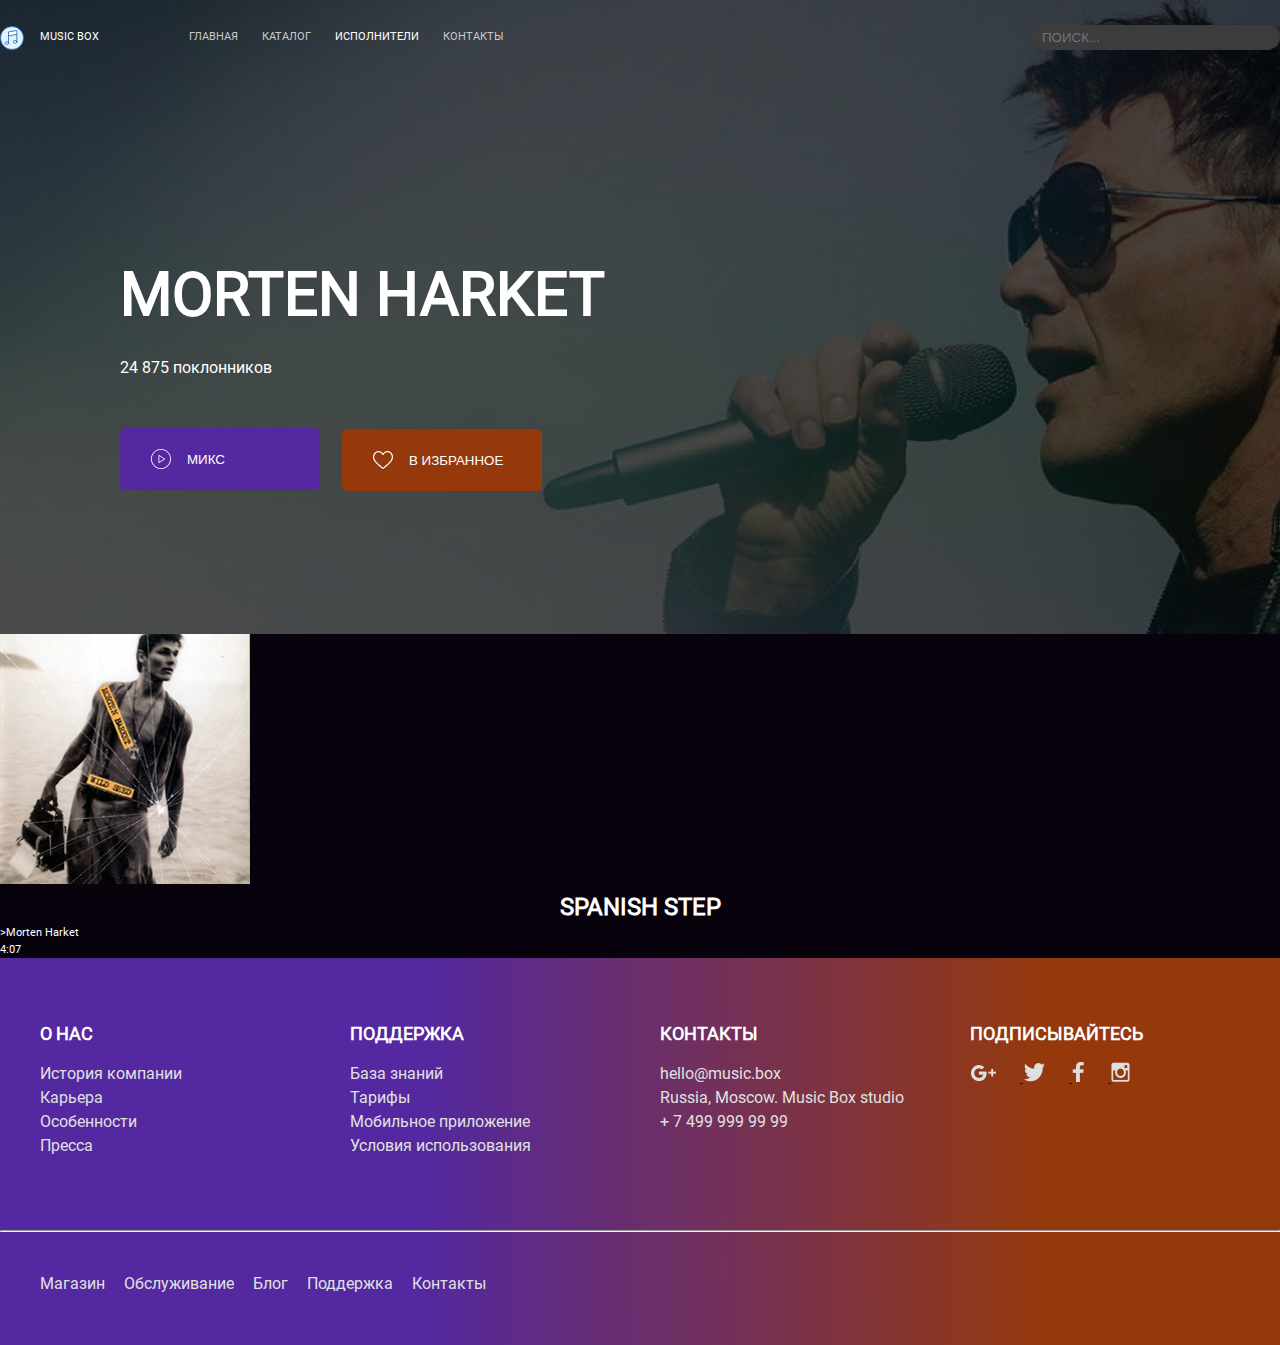
==== src/artist.html @ 8e4b3077 "refactoring" ====
<!DOCTYPE html>
<html lang="ru">
  <head>
    <meta charset="UTF-8" />
    <meta name="viewport" content="width=device-width, initial-scale=1.0">
    <meta http-equiv="X-UA-Compatible" content="ie=edge">
    <title>Портал Music Box - Smolib</title>
    <link rel="stylesheet" href="css/style.css">
  </head>
  <body>
    <header class="header">
      <div class="header__logo">
        <img class="header__logo-img" src="images/logo.svg" alt="Логотип Music Box">
        <span class="header__logo-text">Music Box</span>
      </div>
      <nav>
        <ul class="header__nav-list">
          <li class="header__nav-item">
            <a class="header__nav-link" href="index.html">Главная</a>
          </li>
          <li class="header__nav-item">
            <a class="header__nav-link" href="#">Каталог</a>
          </li>
          <li class="header__nav-item">
            <a class="header__nav-link header__nav-link_selected" href="#">Исполнители</a>
          </li>
          <li class="header__nav-item">
            <a class="header__nav-link" href="#">Контакты</a>
          </li>
        </ul>
      </nav>
      <form class="header__form" action="">
        <input class="header__input" name="search" placeholder="Поиск..." type="search">
      </form>
    </header>
    <main>
      <section id="page-description" class="artist">
        <h1>Morten Harket</h1>
        <p class="artist__description">24 875 поклонников</p>
        <form>
          <button class="artist__button artist__button_color_purple" name="button">
            <div class="artist__button-inside">
              <img class="artist__button-img" src="images/play-button-white.svg">
              Микс
            </div>
          </button>
          <button class="artist__button artist__button_color_red" name="button">
            <div class="artist__button-inside">
              <img class="artist__button-img"  src="images/heart-white.svg">
              В избранное
            </div>
          </button>
        </form>
      </section>
      <section class="popular-track" id="page-popular-track">
        <div class="popular-track__track-block">
          <img src="images/Wild Seed.png" alt="Spanish step">
          <div>
            <h3 class="popular-track__track-name">Spanish Step</h3>
            <span class="popular-track__track-artist"></spanclass>>Morten Harket</span>
          </div>
          <span class="popular-track__track-time">4:07</span>
        </div>
      </section>
    </main>
    <footer class="footer">
      <div class="footer__menu-top">
        <div class="footer__block">
          <h3 class="footer__title">О нас</h3>
          <a class="footer__link" href="#">История компании</a>
          <a class="footer__link" href="#">Карьера</a>
          <a class="footer__link" href="#">Особенности</a>
          <a class="footer__link" href="#">Пресса</a>
        </div>
        <div class="footer__block">
          <h3 class="footer__title">Поддержка</h3>
          <a class="footer__link" href="#">База знаний</a>
          <a class="footer__link" href="#">Тарифы</a>
          <a class="footer__link" href="#">Мобильное приложение</a>
          <a class="footer__link" href="#">Условия использования</a>
        </div>
        <div class="footer__block">
          <h3 class="footer__title">Контакты</h3>
          <a class="footer__link" href="mailto:hello@music.box">hello@music.box</a>
          <span class="footer__link">Russia, Moscow. Music Box studio</span>
          <span class="footer__link">+ 7 499 999 99 99</span>
        </div>
        <div class="footer__block">
          <h3 class="footer__title">Подписывайтесь</h3>
          <div>
            <a href="#" target="_blank">
              <img class="footer__logo" src="images/Google+.png" alt="Логотип Google">
            </a>
            <a href="#" target="_blank">
              <img class="footer__logo"  src="images/Twitter.png" alt="Логотип Twitter">
            </a>
            <a href="#" target="_blank">
              <img class="footer__logo"  src="images/Facebook.png" alt="Логотип Facebook">
            </a>
            <a href="#" target="_blank">
              <img class="footer__logo"  src="images/Instagram.png" alt="Логотип Instagram">
            </a>
          </div>
        </div>
      </div>
      <hr class="footer__line">
      <div class="footer__menu-bottom">
        <a class="footer__link footer__link_place_bottom" href="#">Магазин</a>
        <a class="footer__link footer__link_place_bottom" href="#">Обслуживание</a>
        <a class="footer__link footer__link_place_bottom" href="#">Блог</a>
        <a class="footer__link footer__link_place_bottom" href="#">Поддержка</a>
        <a class="footer__link footer__link_place_bottom" href="#">Контакты</a>
      </div>
    </footer>
  </body>
</html>
---- src/css/style.css ----
:root {
  --white: #fff;
  --black: #08020d;
  --gray: #e0e0e0;
  --dark-gray: #cacaca;
  --dark: #3c3b3d;
  --green: #34c176;
  --orange: #f89202;
  --purple: #5328a1;
  --red: #95390c;
  --main-margin: 20px;
}

.footer__link, .app__text, .news__news-text, .pricing-forms__description, .pricing-forms__button, .artist__description, .subscription__description {
  font-size: 16px;
  line-height: 1.5;
}

.pricing-forms__price-currency {
  font-size: 32px;
  line-height: 1.5;
}

.pricing-forms__price-value {
  font-size: 64px;
  line-height: 1.5;
}

.header__nav-link, .header__logo-text {
  font-size: 11px;
  line-height: 1.5;
}

.footer__line, .app__text, .header__input, .header__nav-list, p, h3, h2, h1, body {
  margin: 0;
  padding: 0;
}

.app__button, .news__button {
  width: 131px;
  height: 53px;
  font-size: 12.8px;
  line-height: 19.2px;
  cursor: pointer;
  text-align: center;
  vertical-align: middle;
}

.footer__menu-bottom, .footer__menu-top, .app, .news, .pricing-forms {
  max-width: 1240px;
  box-sizing: border-box;
  width: 100%;
  margin: auto;
  padding-left: 20px;
  padding-right: 20px;
}

@font-face {
  font-family: "Roboto";
  src: url("../fonts/Roboto/Roboto-Regular.ttf");
}
body {
  font-family: "Roboto", Arial, Helvetica, sans-serif;
  font-size: 11px;
  line-height: 1.5;
  color: var(--dark-gray);
  background-color: var(--black);
  position: relative;
  color: var(--white);
}

h1 {
  text-transform: uppercase;
  line-height: 1.5;
  font-weight: bold;
  color: var(--white);
  text-align: center;
  font-size: 60px;
}
@media screen and (max-width: 800px) {
  h1 {
    font-size: 30px;
  }
}
h2 {
  text-transform: uppercase;
  line-height: 1.5;
  font-weight: bold;
  color: var(--white);
  text-align: center;
  font-size: 38px;
}
@media screen and (max-width: 800px) {
  h2 {
    font-size: 18px;
  }
}
h3 {
  text-transform: uppercase;
  line-height: 1.5;
  font-weight: bold;
  color: var(--white);
  text-align: center;
  font-size: 24px;
}
@media screen and (max-width: 800px) {
  h3 {
    font-size: 16px;
  }
}

.header {
  position: absolute;
  display: flex;
  top: 25px;
  left: 0;
  right: 0;
  align-items: center;
}
@media screen and (max-width: 800px) {
  .header {
    flex-direction: column;
    align-items: flex-start;
  }
}
.header__logo {
  display: flex;
  align-items: center;
}
.header__logo-img {
  width: 24px;
  height: 24px;
}
.header__logo-text {
  margin: 0 90px 0 16px;
  text-transform: uppercase;
  color: var(--white);
}
.header__nav-list {
  display: flex;
}
@media screen and (max-width: 800px) {
  .header__nav-list {
    flex-direction: column;
    align-items: flex-start;
    margin: 17px 0 18px;
  }
}
.header__nav-item {
  list-style: none;
  padding-right: 24px;
  display: flex;
}
@media screen and (max-width: 800px) {
  .header__nav-item {
    padding-bottom: 3px;
  }
}
.header__nav-item:last-of-type {
  padding: 0;
}
.header__nav-link {
  text-transform: uppercase;
  text-decoration: none;
  color: var(--dark-gray);
}
.header__nav-link_selected {
  color: var(--white);
}
.header__nav-link:last-of-type {
  margin: 0;
}
@media screen and (max-width: 800px) {
  .header__nav-link {
    line-height: 13px;
  }
}
.header__form {
  margin: auto 0 auto auto;
  display: flex;
}
@media screen and (max-width: 800px) {
  .header__form {
    margin: 0;
  }
}
.header__input {
  width: 248px;
  height: 25px;
  border-radius: 25px;
  border: 0px;
  background-color: var(--dark);
  box-sizing: border-box;
}
.header__input::placeholder {
  padding: 5px 0 5px 10px;
  color: #757575;
  text-transform: uppercase;
}
@media screen and (max-width: 800px) {
  .header__input {
    width: 374px;
  }
}

.subscription {
  height: 52.0833333333vw;
  max-height: 750px;
  min-height: 550px;
  display: flex;
  flex-direction: column;
  align-items: center;
  justify-content: center;
  background-image: url(../images/banner.png);
  background-position: center;
  background-size: cover;
}
@media screen and (max-width: 800px) {
  .subscription {
    max-height: 853px;
    height: 853px;
    padding: 250px 0 201px;
    box-sizing: border-box;
  }
}
.subscription__description {
  margin: 31px 0 17px;
  text-align: center;
}
@media screen and (max-width: 800px) {
  .subscription__description {
    margin: 16px 0;
  }
}
.subscription__input-text {
  width: 273px;
  box-sizing: border-box;
  height: 50px;
  background-color: transparent;
  border-radius: 3px;
  border: 2px solid var(--dark-gray);
  margin-bottom: 24px;
}
.subscription__input-text:first-of-type {
  margin-right: 24px;
}
@media screen and (max-width: 800px) {
  .subscription__input-text:first-of-type {
    margin-right: 0;
  }
}
.subscription__input-text::placeholder {
  padding: 15px 0 11px 20.24px;
  color: var(--white);
}
@media screen and (max-width: 800px) {
  .subscription__input-text {
    width: 374px;
    display: block;
  }
}
.subscription__button {
  display: block;
  width: 570px;
  height: 57px;
  border-radius: 5px;
  border: 0;
  background-color: var(--green);
  cursor: pointer;
  text-transform: uppercase;
  color: var(--white);
}
@media screen and (max-width: 800px) {
  .subscription__button {
    width: 374px;
  }
}

.artist {
  height: 49.5vw;
  max-height: 713px;
  min-height: 550px;
  display: flex;
  flex-direction: column;
  align-items: flex-start;
  justify-content: flex-start;
  background-image: url(../images/Morten\ Harket.png);
  background-position: center;
  background-size: cover;
  padding: 250px 120px 0;
  box-sizing: border-box;
}
@media screen and (max-width: 800px) {
  .artist {
    max-height: 730px;
    height: 730px;
    padding: 225px 20px 224px;
  }
}
.artist__description {
  margin: 16px 0 48px;
}
.artist__button {
  width: 200px;
  height: 62px;
  border-radius: 5px;
  border: 0;
  text-transform: uppercase;
  color: var(--white);
  padding: 0;
  margin-right: 19px;
  margin-bottom: 24px;
  cursor: pointer;
}
.artist__button_color_purple {
  background-color: var(--purple);
}
.artist__button_color_red {
  background-color: var(--red);
}
@media screen and (max-width: 800px) {
  .artist__button {
    display: block;
  }
}
.artist__button-inside {
  display: flex;
  align-items: center;
  justify-content: flex-start;
}
.artist__button-img {
  width: 20px;
  padding-left: 31px;
  padding-right: 16px;
}

.pricing-forms {
  display: flex;
  flex-wrap: wrap;
  justify-content: space-between;
  padding-top: 101px;
}
@media screen and (max-width: 1240px) {
  .pricing-forms {
    justify-content: center;
  }
}
.pricing-forms__title {
  width: 100%;
}
.pricing-forms__one-form {
  width: 368.5px;
  border-radius: 15px;
  margin: 45px 0 43px;
  display: flex;
  flex-direction: column;
  align-items: center;
  background-repeat: no-repeat;
  background-size: cover;
  padding-top: 24px;
  padding-bottom: 64px;
  box-sizing: border-box;
}
.pricing-forms__one-form:first-of-type {
  margin-top: 45px;
}
.pricing-forms__one-form_type_free {
  background-image: url(../images/subscribe_1.png);
}
.pricing-forms__one-form_type_standart {
  background-image: url(../images/subscribe_2.png);
}
.pricing-forms__one-form_type_premium {
  background-image: url(../images/subscribe_3.png);
}
@media screen and (max-width: 1240px) {
  .pricing-forms__one-form {
    margin-right: 20px;
  }
}
@media screen and (max-width: 800px) {
  .pricing-forms__one-form {
    padding-top: 19px;
    margin-top: 0;
  }
  .pricing-forms__one-form:first-of-type {
    margin-top: 45px;
    margin-right: 0px;
  }
}
.pricing-forms__price {
  margin: 200px 0 40px;
  display: flex;
  align-items: flex-start;
}
.pricing-forms__price-value {
  margin-right: 16px;
  line-height: 1;
}
.pricing-forms__price-currency {
  text-transform: uppercase;
}
.pricing-forms__form-description {
  text-align: center;
  padding-top: 64px;
  font-size: 12.8px;
  margin: 0 29px 0 22px;
}
.pricing-forms__button {
  background-color: transparent;
  color: var(--white);
  border-radius: 3px;
  border: 2px solid var(--white);
  text-transform: uppercase;
  cursor: pointer;
  width: 318px;
  height: 66px;
}
.pricing-forms__description {
  width: 100%;
  margin: 0 20px;
  text-align: center;
}

.news {
  padding: 100px 20px 0;
}
@media screen and (max-width: 800px) {
  .news {
    display: flex;
    flex-direction: column;
    align-items: center;
  }
}
.news__news-block {
  display: flex;
  align-items: flex-start;
  justify-content: space-between;
  margin-top: 65px;
}
.news__news-block:first-of-type {
  margin-top: 48px;
}
.news__news-block:nth-of-type(2n) {
  flex-direction: row-reverse;
}
@media screen and (max-width: 800px) {
  .news__news-block {
    flex-direction: column;
  }
  .news__news-block:nth-of-type(2n) {
    flex-direction: column;
  }
}
.news__image {
  width: 45vw;
  max-width: 575px;
  min-width: 374px;
}
.news__text-block {
  display: flex;
  flex-direction: column;
  width: 45vw;
  max-width: 575px;
  min-width: 374px;
}
@media screen and (max-width: 800px) {
  .news__text-block {
    margin-top: 50px;
  }
}
.news__news-title {
  text-align: start;
  text-transform: capitalize;
  font-size: 30px;
  line-height: 1.5;
  margin-bottom: 30px;
}
@media screen and (max-width: 800px) {
  .news__news-title {
    font-size: 16px;
    margin-bottom: 16px;
  }
}
.news__news-text {
  margin-bottom: 25px;
}
.news__author-block {
  display: flex;
  align-content: center;
  font-size: 12.8px;
  line-height: 19px;
}
.news__author {
  text-decoration: none;
  color: var(--orange);
  margin: 0 18px 0 16px;
  text-transform: uppercase;
}
.news__button {
  margin-top: 48px;
  color: var(--dark-gray);
  text-transform: uppercase;
  background-color: transparent;
  border-radius: 5px;
  border: 2px solid var(--dark-gray);
  width: 135px;
}

.app {
  padding: 100px 20px;
  max-width: 1240px;
}
.app__block {
  display: flex;
  flex-direction: row-reverse;
  justify-content: flex-end;
  align-items: flex-start;
  margin: 48px auto 0;
}
@media screen and (max-width: 800px) {
  .app__block {
    flex-direction: column;
    align-items: center;
    margin: 48px 0 0;
  }
}
.app__text-block {
  max-width: 600px;
  margin-right: min(144px, 10vw);
  margin-top: 16px;
}
@media screen and (max-width: 800px) {
  .app__text-block {
    margin-right: 0;
  }
}
.app__text {
  margin-bottom: 16px;
}
.app__button {
  background-color: var(--red);
  color: var(--white);
  border-radius: 25px;
  border: 0;
}

.footer {
  background: linear-gradient(89.75deg, #5328a1 32.83%, #95390c 81.56%);
}
.footer__menu-top {
  padding: 62px 20px 72px;
  display: grid;
  grid-template-columns: repeat(4, 270px);
  column-gap: min(40px, 3.3333333333vw);
}
@media screen and (max-width: 1240px) {
  .footer__menu-top {
    grid-template-columns: repeat(4, 21.3vw);
  }
}
@media screen and (max-width: 800px) {
  .footer__menu-top {
    grid-template-columns: repeat(1, 270px);
    row-gap: 30px;
  }
}
.footer__block {
  display: flex;
  flex-direction: column;
  align-items: flex-start;
}
.footer__title {
  font-size: 18px;
  margin-bottom: 15px;
}
@media screen and (max-width: 800px) {
  .footer__title {
    margin-bottom: 16px;
  }
}
.footer__link {
  color: var(--gray);
  text-decoration: none;
}
.footer__link_place_bottom {
  margin-right: 16px;
}
@media screen and (max-width: 800px) {
  .footer__link_place_bottom {
    margin-bottom: 16px;
  }
}
.footer__logo {
  margin-right: 24px;
}
.footer__line {
  color: var(--dark-gray);
  size: 1px;
}
.footer__menu-bottom {
  padding: 40px 20px 49px;
}
@media screen and (max-width: 800px) {
  .footer__menu-bottom {
    display: flex;
    flex-direction: column;
  }
}

/*# sourceMappingURL=style.css.map */
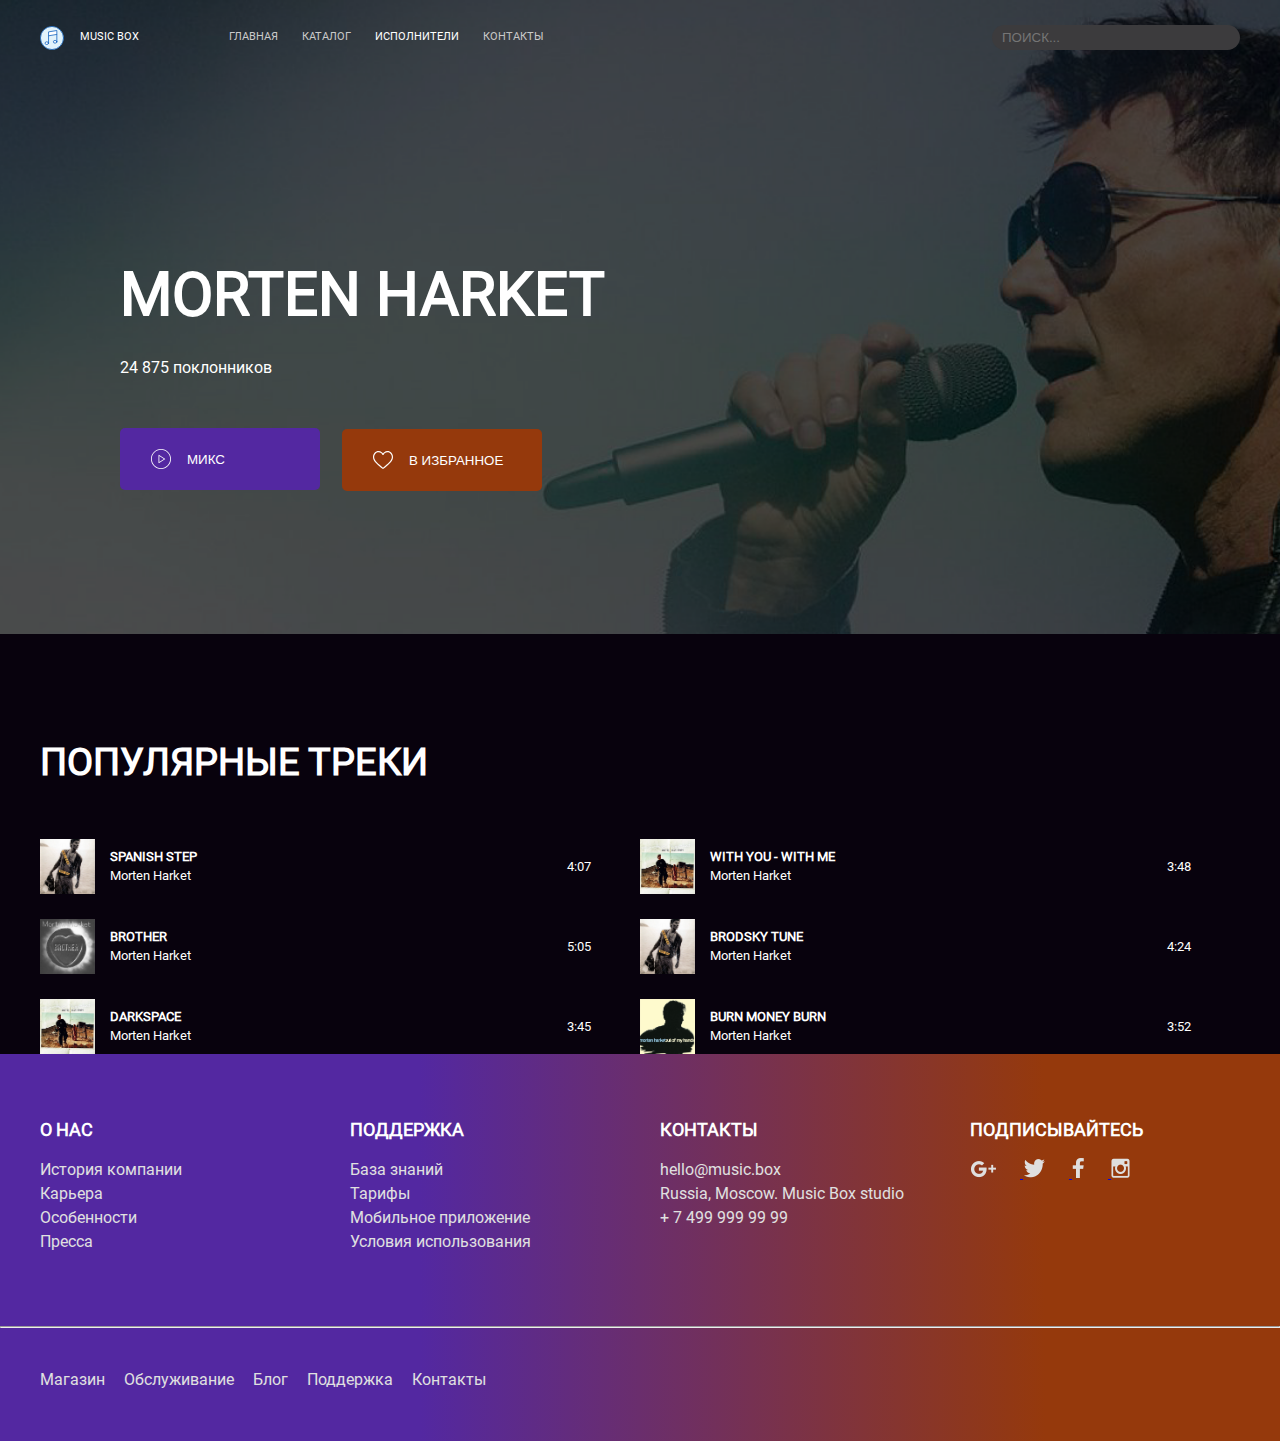
==== commit 2ca596fb: "add page-popular-track" ====
--- a/src/artist.html
+++ b/src/artist.html
@@ -53,14 +53,57 @@
         </form>
       </section>
       <section class="popular-track" id="page-popular-track">
-        <div class="popular-track__track-block">
-          <img src="images/Wild Seed.png" alt="Spanish step">
-          <div>
-            <h3 class="popular-track__track-name">Spanish Step</h3>
-            <span class="popular-track__track-artist"></spanclass>>Morten Harket</span>
+        <h2 class="popular-track__title">Популярные треки</h2>
+        <div class="popular-track__grid-block">
+          <div class="popular-track__track-block">
+            <img class="popular-track__image" src="images/Wild Seed.png" alt="Spanish step">
+            <div>
+              <h3 class="popular-track__name">Spanish Step</h3>
+              <span class="popular-track__artist">Morten Harket</span>
+            </div>
+            <span class="popular-track__time">4:07</span>
           </div>
-          <span class="popular-track__track-time">4:07</span>
-        </div>
+          <div class="popular-track__track-block">
+            <img class="popular-track__image" src="images/Letter from Egypt.png" alt="With You - With Me">
+            <div>
+              <h3 class="popular-track__name">With You - With Me</h3>
+              <span class="popular-track__artist">Morten Harket</span>
+            </div>
+            <span class="popular-track__time">3:48</span>
+          </div>
+          <div class="popular-track__track-block">
+            <img class="popular-track__image" src="images/Brother.png" alt="Brother">
+            <div>
+              <h3 class="popular-track__name">Brother</h3>
+              <span class="popular-track__artist">Morten Harket</span>
+            </div>
+            <span class="popular-track__time">5:05</span>
+          </div>
+          <div class="popular-track__track-block">
+            <img class="popular-track__image" src="images/Wild Seed.png" alt="Brodsky Tune">
+            <div>
+              <h3 class="popular-track__name">Brodsky Tune</h3>
+              <span class="popular-track__artist">Morten Harket</span>
+            </div>
+            <span class="popular-track__time">4:24</span>
+          </div>
+          <div class="popular-track__track-block">
+            <img class="popular-track__image" src="images/Letter from Egypt.png" alt="Darkspace">
+            <div>
+              <h3 class="popular-track__name">Darkspace</h3>
+              <span class="popular-track__artist">Morten Harket</span>
+            </div>
+            <span class="popular-track__time">3:45</span>
+          </div>
+          <div class="popular-track__track-block">
+            <img class="popular-track__image" src="images/Out of My Hands.png" alt="Burn Money Burn">
+            <div>
+              <h3 class="popular-track__name">Burn Money Burn</h3>
+              <span class="popular-track__artist">Morten Harket</span>
+            </div>
+            <span class="popular-track__time">3:52</span>
+          </div>
+         </div>
       </section>
     </main>
     <footer class="footer">
--- a/src/css/style.css
+++ b/src/css/style.css
@@ -46,7 +46,7 @@
   vertical-align: middle;
 }
 
-.footer__menu-bottom, .footer__menu-top, .app, .news, .pricing-forms {
+.popular-track, .footer__menu-bottom, .footer__menu-top, .app, .news, .pricing-forms, .header {
   max-width: 1240px;
   box-sizing: border-box;
   width: 100%;
@@ -102,6 +102,7 @@
   color: var(--white);
   text-align: center;
   font-size: 24px;
+  text-align: left;
 }
 @media screen and (max-width: 800px) {
   h3 {
@@ -470,7 +471,6 @@
   }
 }
 .news__news-title {
-  text-align: start;
   text-transform: capitalize;
   font-size: 30px;
   line-height: 1.5;
@@ -608,4 +608,51 @@
   }
 }
 
+.popular-track {
+  padding-top: 100px;
+}
+.popular-track__title {
+  text-align: left;
+}
+.popular-track__grid-block {
+  display: grid;
+  grid-template-columns: repeat(2, 1fr);
+  margin-top: 48px;
+  row-gap: 25px;
+}
+@media screen and (max-width: 800px) {
+  .popular-track__grid-block {
+    grid-template-columns: repeat(1, 1fr);
+  }
+}
+.popular-track__title {
+  margin-bottom: 48px;
+  text-align: left;
+}
+.popular-track__track-block {
+  display: flex;
+  align-items: center;
+}
+.popular-track__image {
+  width: 55px;
+  height: 55px;
+  margin-right: 15px;
+}
+.popular-track__name {
+  font-size: 12.8px;
+}
+.popular-track__artist {
+  font-size: 12.8px;
+}
+.popular-track__time {
+  margin-left: auto;
+  margin-right: 49px;
+  font-size: 12.8px;
+}
+@media screen and (max-width: 800px) {
+  .popular-track__time {
+    margin-right: 0;
+  }
+}
+
 /*# sourceMappingURL=style.css.map */
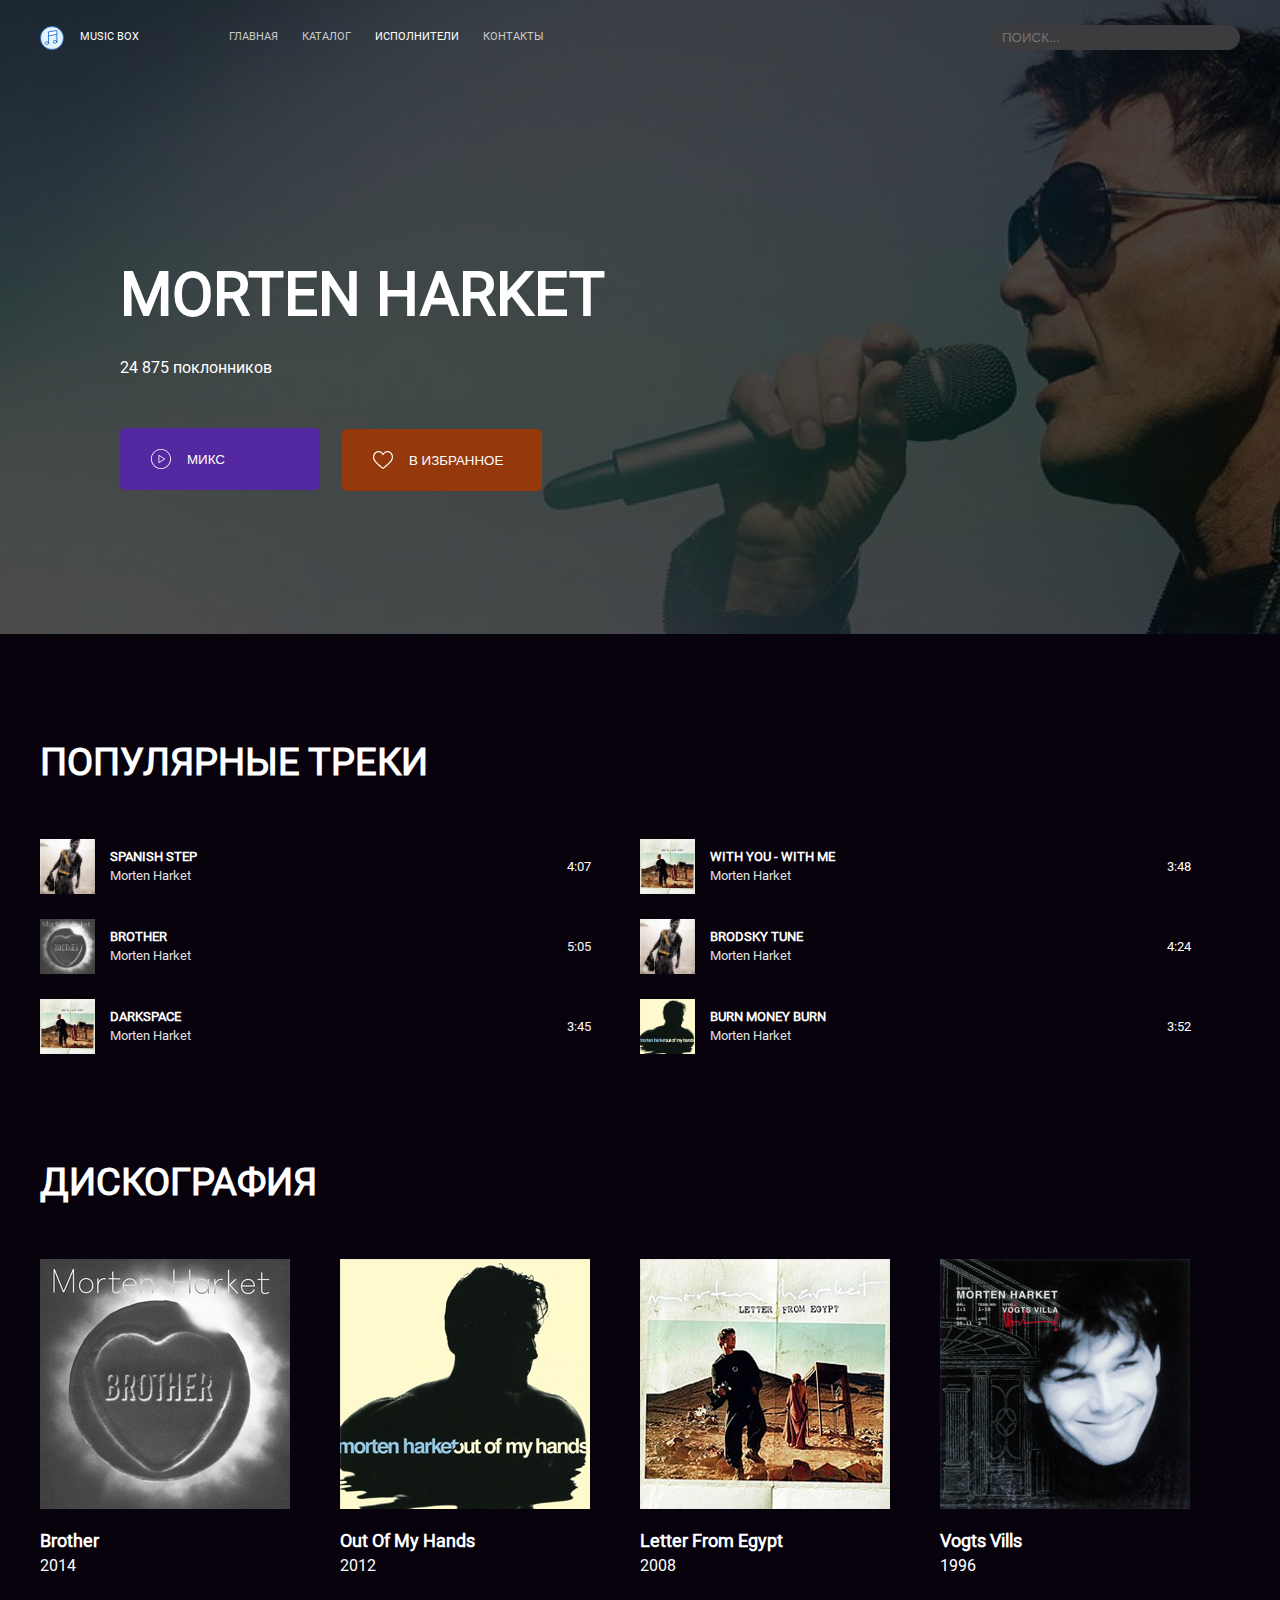
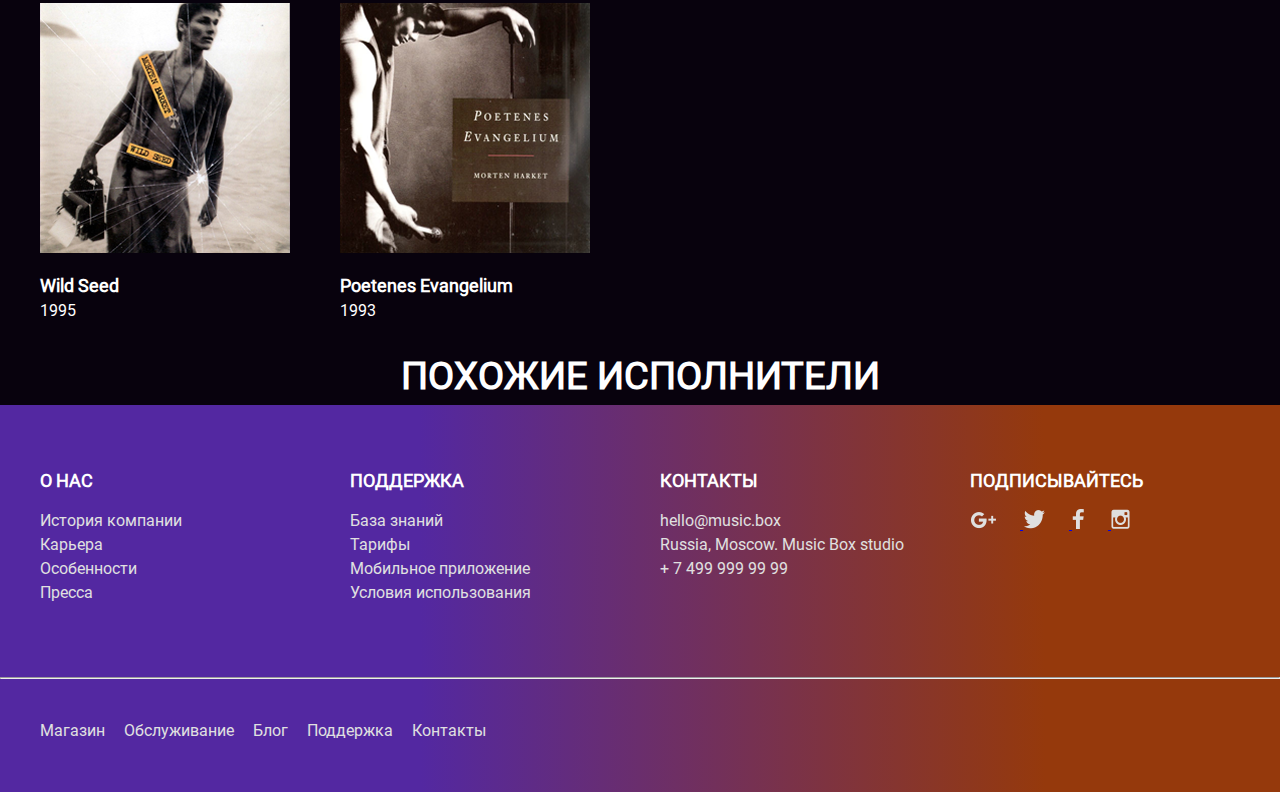
==== commit b4f99bbd: "add page-discography" ====
--- a/src/artist.html
+++ b/src/artist.html
@@ -105,6 +105,45 @@
           </div>
          </div>
       </section>
+      <section class="discography" id="page-discography">
+        <h2 class="discography__title">Дискография</h2>
+        <div class="discography__flex-block">
+          <div class="discography__disk-block">
+            <img class="discography__album-image" src="images/Brother.png" alt="Альбом Brother">
+            <h3 class="discography__album-name">Brother</h3>
+            <span class="discography__album-date">2014</span>
+          </div>
+          <div class="discography__disk-block">
+            <img class="discography__album-image" src="images/Out of My Hands.png" alt="Out Of My Hands">
+            <h3 class="discography__album-name">Out Of My Hands</h3>
+            <span class="discography__album-date">2012</span>
+          </div>
+          <div class="discography__disk-block">
+            <img class="discography__album-image" src="images/Letter from Egypt.png" alt="Letter From Egypt">
+            <h3 class="discography__album-name">Letter From Egypt</h3>
+            <span class="discography__album-date">2008</span>
+          </div>
+          <div class="discography__disk-block">
+            <img class="discography__album-image" src="images/Vogts Villa.png" alt="Альбом Vogts Vills">
+            <h3 class="discography__album-name">Vogts Vills</h3>
+            <span class="discography__album-date">1996</span>
+          </div>
+          <div class="discography__disk-block">
+            <img class="discography__album-image" src="images/Wild Seed.png" alt="Альбом Wild Seed">
+            <h3 class="discography__album-name">Wild Seed</h3>
+            <span class="discography__album-date">1995</span>
+          </div>
+          <div class="discography__disk-block">
+            <img class="discography__album-image" src="images/Poetenes Evangelium.png" alt="Альбом Poetenes Evangelium">
+            <h3 class="discography__album-name">Poetenes Evangelium</h3>
+            <span class="discography__album-date">1993</span>
+          </div>
+        </div>
+      </section>
+      <section class="similar" id="page-similar">
+        <h2>Похожие исполнители</h2>
+
+      </section>
     </main>
     <footer class="footer">
       <div class="footer__menu-top">
--- a/src/css/style.css
+++ b/src/css/style.css
@@ -11,7 +11,7 @@
   --main-margin: 20px;
 }
 
-.footer__link, .app__text, .news__news-text, .pricing-forms__description, .pricing-forms__button, .artist__description, .subscription__description {
+.discography__album-date, .footer__link, .app__text, .news__news-text, .pricing-forms__description, .pricing-forms__button, .artist__description, .subscription__description {
   font-size: 16px;
   line-height: 1.5;
 }
@@ -46,7 +46,7 @@
   vertical-align: middle;
 }
 
-.popular-track, .footer__menu-bottom, .footer__menu-top, .app, .news, .pricing-forms, .header {
+.discography, .popular-track, .footer__menu-bottom, .footer__menu-top, .app, .news, .pricing-forms, .header {
   max-width: 1240px;
   box-sizing: border-box;
   width: 100%;
@@ -643,6 +643,7 @@
 }
 .popular-track__artist {
   font-size: 12.8px;
+  color: var(--gray);
 }
 .popular-track__time {
   margin-left: auto;
@@ -655,4 +656,29 @@
   }
 }
 
+.discography {
+  padding-top: 100px;
+}
+.discography__title {
+  text-align: left;
+}
+.discography__flex-block {
+  display: flex;
+  flex-wrap: wrap;
+  margin-top: 48px;
+}
+.discography__disk-block {
+  margin-right: 50px;
+  margin-bottom: 25px;
+  width: clamp(137px, 20vw, 250px);
+}
+.discography__album-image {
+  width: 100%;
+}
+.discography__album-name {
+  font-size: 18px;
+  text-transform: none;
+  margin-top: 13px;
+}
+
 /*# sourceMappingURL=style.css.map */
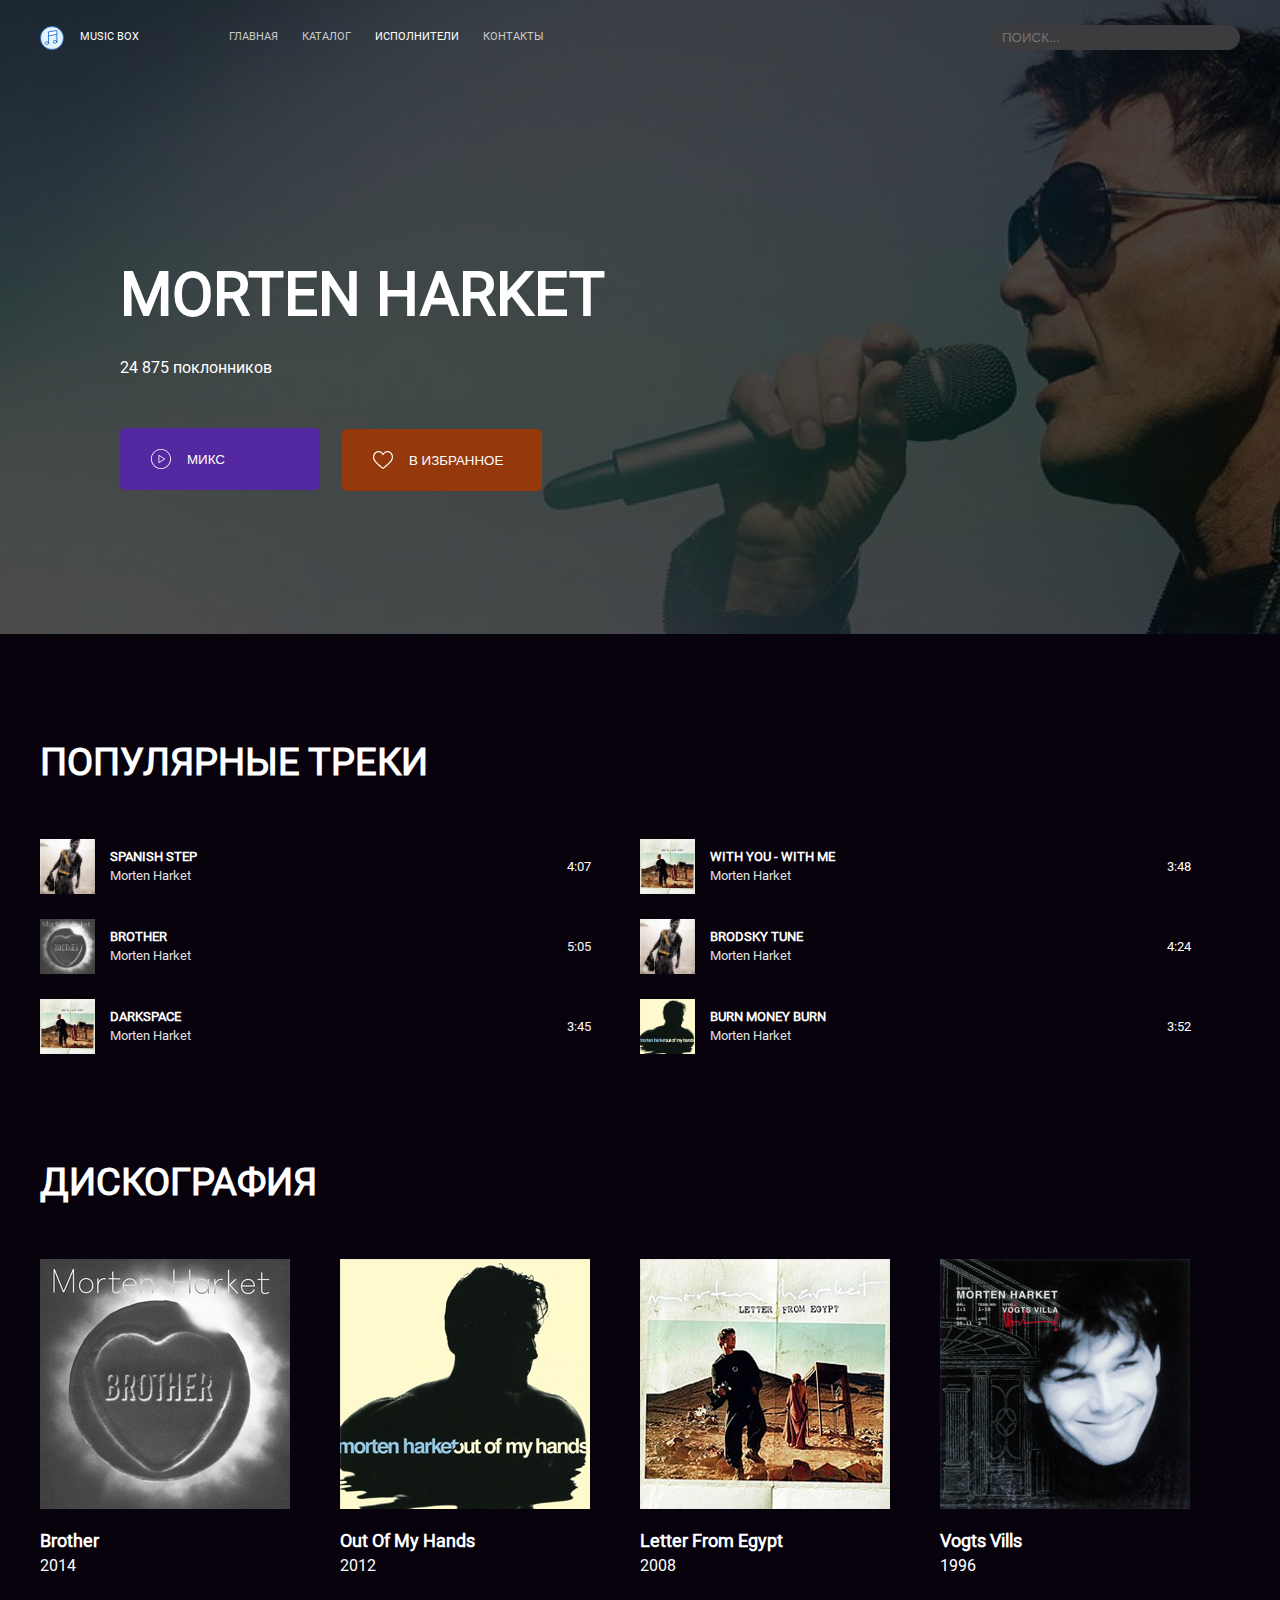
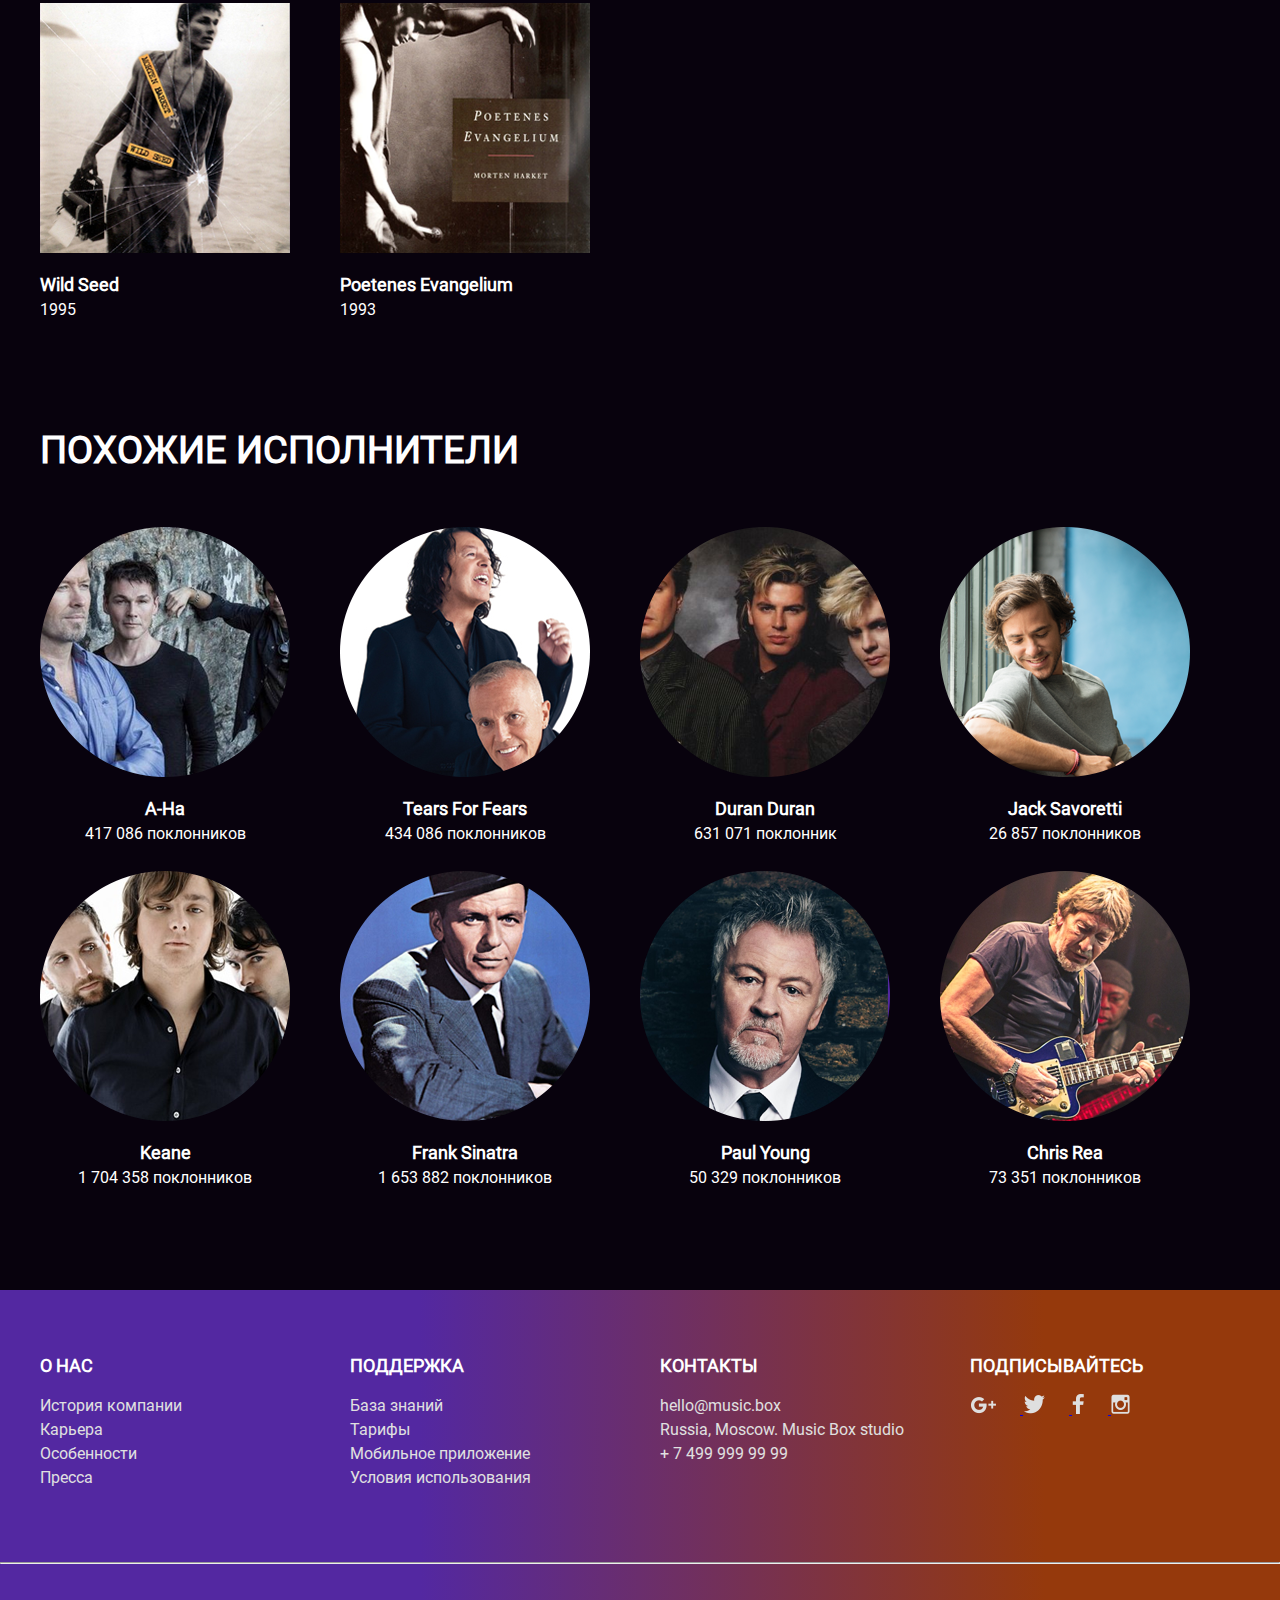
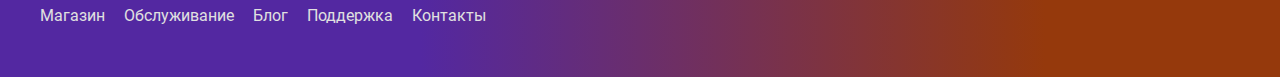
==== commit 2d8dbe40: "add similar + refactoring" ====
--- a/src/artist.html
+++ b/src/artist.html
@@ -105,44 +105,85 @@
           </div>
          </div>
       </section>
-      <section class="discography" id="page-discography">
-        <h2 class="discography__title">Дискография</h2>
-        <div class="discography__flex-block">
-          <div class="discography__disk-block">
-            <img class="discography__album-image" src="images/Brother.png" alt="Альбом Brother">
-            <h3 class="discography__album-name">Brother</h3>
-            <span class="discography__album-date">2014</span>
-          </div>
-          <div class="discography__disk-block">
-            <img class="discography__album-image" src="images/Out of My Hands.png" alt="Out Of My Hands">
-            <h3 class="discography__album-name">Out Of My Hands</h3>
-            <span class="discography__album-date">2012</span>
-          </div>
-          <div class="discography__disk-block">
-            <img class="discography__album-image" src="images/Letter from Egypt.png" alt="Letter From Egypt">
-            <h3 class="discography__album-name">Letter From Egypt</h3>
-            <span class="discography__album-date">2008</span>
-          </div>
-          <div class="discography__disk-block">
-            <img class="discography__album-image" src="images/Vogts Villa.png" alt="Альбом Vogts Vills">
-            <h3 class="discography__album-name">Vogts Vills</h3>
-            <span class="discography__album-date">1996</span>
-          </div>
-          <div class="discography__disk-block">
-            <img class="discography__album-image" src="images/Wild Seed.png" alt="Альбом Wild Seed">
-            <h3 class="discography__album-name">Wild Seed</h3>
-            <span class="discography__album-date">1995</span>
-          </div>
-          <div class="discography__disk-block">
-            <img class="discography__album-image" src="images/Poetenes Evangelium.png" alt="Альбом Poetenes Evangelium">
-            <h3 class="discography__album-name">Poetenes Evangelium</h3>
-            <span class="discography__album-date">1993</span>
-          </div>
-        </div>
-      </section>
-      <section class="similar" id="page-similar">
-        <h2>Похожие исполнители</h2>
-
+      <section class="list-flex" id="page-discography">
+        <h2 class="list-flex__title">Дискография</h2>
+        <div class="list-flex__flex">
+          <div class="list-flex__block">
+            <img class="list-flex__image" src="images/Brother.png" alt="Альбом Brother">
+            <h3 class="list-flex__name">Brother</h3>
+            <span class="list-flex__text">2014</span>
+          </div>
+          <div class="list-flex__block">
+            <img class="list-flex__image" src="images/Out of My Hands.png" alt="Out Of My Hands">
+            <h3 class="list-flex__name">Out Of My Hands</h3>
+            <span class="list-flex__text">2012</span>
+          </div>
+          <div class="list-flex__block">
+            <img class="list-flex__image" src="images/Letter from Egypt.png" alt="Letter From Egypt">
+            <h3 class="list-flex__name">Letter From Egypt</h3>
+            <span class="list-flex__text">2008</span>
+          </div>
+          <div class="list-flex__block">
+            <img class="list-flex__image" src="images/Vogts Villa.png" alt="Альбом Vogts Vills">
+            <h3 class="list-flex__name">Vogts Vills</h3>
+            <span class="list-flex__text">1996</span>
+          </div>
+          <div class="list-flex__block">
+            <img class="list-flex__image" src="images/Wild Seed.png" alt="Альбом Wild Seed">
+            <h3 class="list-flex__name">Wild Seed</h3>
+            <span class="list-flex__text">1995</span>
+          </div>
+          <div class="list-flex__block">
+            <img class="list-flex__image" src="images/Poetenes Evangelium.png" alt="Альбом Poetenes Evangelium">
+            <h3 class="list-flex__name">Poetenes Evangelium</h3>
+            <span class="list-flex__text">1993</span>
+          </div>
+        </div>
+      </section>
+      <section class="list-flex list-flex_section_similar" id="page-similar">
+        <h2 class="list-flex__title">Похожие исполнители</h2>
+        <div class="list-flex__flex">
+          <div class="list-flex__block list-flex__block_section_similar">
+            <img class="list-flex__image" src="images/A-ha.png" alt="Исполнитель A-Ha">
+            <h3 class="list-flex__name">A-Ha</h3>
+            <span class="list-flex__text list-flex__text_section_similar">417 086 поклонников</span>
+          </div>
+          <div class="list-flex__block list-flex__block_section_similar">
+            <img class="list-flex__image" src="images/Tears for Fears.png" alt="Исполнитель Tears For Fears">
+            <h3 class="list-flex__name">Tears For Fears</h3>
+            <span class="list-flex__text list-flex__text_section_similar">434 086 поклонников</span>
+          </div>
+          <div class="list-flex__block list-flex__block_section_similar">
+            <img class="list-flex__image" src="images/Duran Duran.png" alt="Исполнитель Duran Duran">
+            <h3 class="list-flex__name">Duran Duran</h3>
+            <span class="list-flex__text list-flex__text_section_similar">631 071 поклонник</span>
+          </div>
+          <div class="list-flex__block list-flex__block_section_similar">
+            <img class="list-flex__image" src="images/Jack Savoretti.png" alt="Исполнитель Jack Savoretti">
+            <h3 class="list-flex__name">Jack Savoretti</h3>
+            <span class="list-flex__text list-flex__text_section_similar">26 857 поклонников</span>
+          </div>
+          <div class="list-flex__block list-flex__block_section_similar">
+            <img class="list-flex__image" src="images/Keane.png" alt="Исполнитель Keane">
+            <h3 class="list-flex__name">Keane</h3>
+            <span class="list-flex__text list-flex__text_section_similar">1 704 358 поклонников</span>
+          </div>
+          <div class="list-flex__block list-flex__block_section_similar">
+            <img class="list-flex__image" src="images/Frank Sinatra.png" alt="Исполнитель Frank Sinatra">
+            <h3 class="list-flex__name">Frank Sinatra</h3>
+            <span class="list-flex__text list-flex__text_section_similar">1 653 882 поклонников</span>
+          </div>
+          <div class="list-flex__block list-flex__block_section_similar">
+            <img class="list-flex__image" src="images/Paul Young.png" alt="Исполнитель Paul Young">
+            <h3 class="list-flex__name">Paul Young</h3>
+            <span class="list-flex__text list-flex__text_section_similar">50 329 поклонников</span>
+          </div>
+          <div class="list-flex__block list-flex__block_section_similar">
+            <img class="list-flex__image" src="images/Chris Rea.png" alt="Исполнитель Chris Rea">
+            <h3 class="list-flex__name">Chris Rea</h3>
+            <span class="list-flex__text list-flex__text_section_similar">73 351 поклонников</span>
+          </div>
+        </div>
       </section>
     </main>
     <footer class="footer">
--- a/src/css/style.css
+++ b/src/css/style.css
@@ -11,7 +11,7 @@
   --main-margin: 20px;
 }
 
-.discography__album-date, .footer__link, .app__text, .news__news-text, .pricing-forms__description, .pricing-forms__button, .artist__description, .subscription__description {
+.list-flex__text, .footer__link, .app__text, .news__news-text, .pricing-forms__description, .pricing-forms__button, .artist__description, .subscription__description {
   font-size: 16px;
   line-height: 1.5;
 }
@@ -46,7 +46,7 @@
   vertical-align: middle;
 }
 
-.discography, .popular-track, .footer__menu-bottom, .footer__menu-top, .app, .news, .pricing-forms, .header {
+.list-flex, .popular-track, .footer__menu-bottom, .footer__menu-top, .app, .news, .pricing-forms, .header {
   max-width: 1240px;
   box-sizing: border-box;
   width: 100%;
@@ -177,19 +177,23 @@
   }
 }
 .header__form {
+  width: 20vw;
+  max-width: 248px;
   margin: auto 0 auto auto;
   display: flex;
 }
 @media screen and (max-width: 800px) {
   .header__form {
     margin: 0;
+    width: calc(100vw - 40px);
+    max-width: 378px;
   }
 }
 .header__input {
-  width: 248px;
   height: 25px;
   border-radius: 25px;
   border: 0px;
+  width: 100%;
   background-color: var(--dark);
   box-sizing: border-box;
 }
@@ -197,11 +201,6 @@
   padding: 5px 0 5px 10px;
   color: #757575;
   text-transform: uppercase;
-}
-@media screen and (max-width: 800px) {
-  .header__input {
-    width: 374px;
-  }
 }
 
 .subscription {
@@ -656,29 +655,40 @@
   }
 }
 
-.discography {
+.list-flex {
   padding-top: 100px;
 }
-.discography__title {
+.list-flex__title {
   text-align: left;
 }
-.discography__flex-block {
+.list-flex__flex {
   display: flex;
   flex-wrap: wrap;
-  margin-top: 48px;
-}
-.discography__disk-block {
+  margin-top: 23px;
+}
+.list-flex__block {
   margin-right: 50px;
-  margin-bottom: 25px;
+  margin-top: 25px;
   width: clamp(137px, 20vw, 250px);
-}
-.discography__album-image {
+  display: flex;
+  flex-direction: column;
+}
+.list-flex__block_section_similar {
+  align-items: center;
+}
+.list-flex__image {
   width: 100%;
 }
-.discography__album-name {
+.list-flex__name {
   font-size: 18px;
   text-transform: none;
-  margin-top: 13px;
+  margin-top: 18px;
+}
+.list-flex__text_section_similar {
+  text-align: center;
+}
+.list-flex_section_similar {
+  padding-bottom: 100px;
 }
 
 /*# sourceMappingURL=style.css.map */
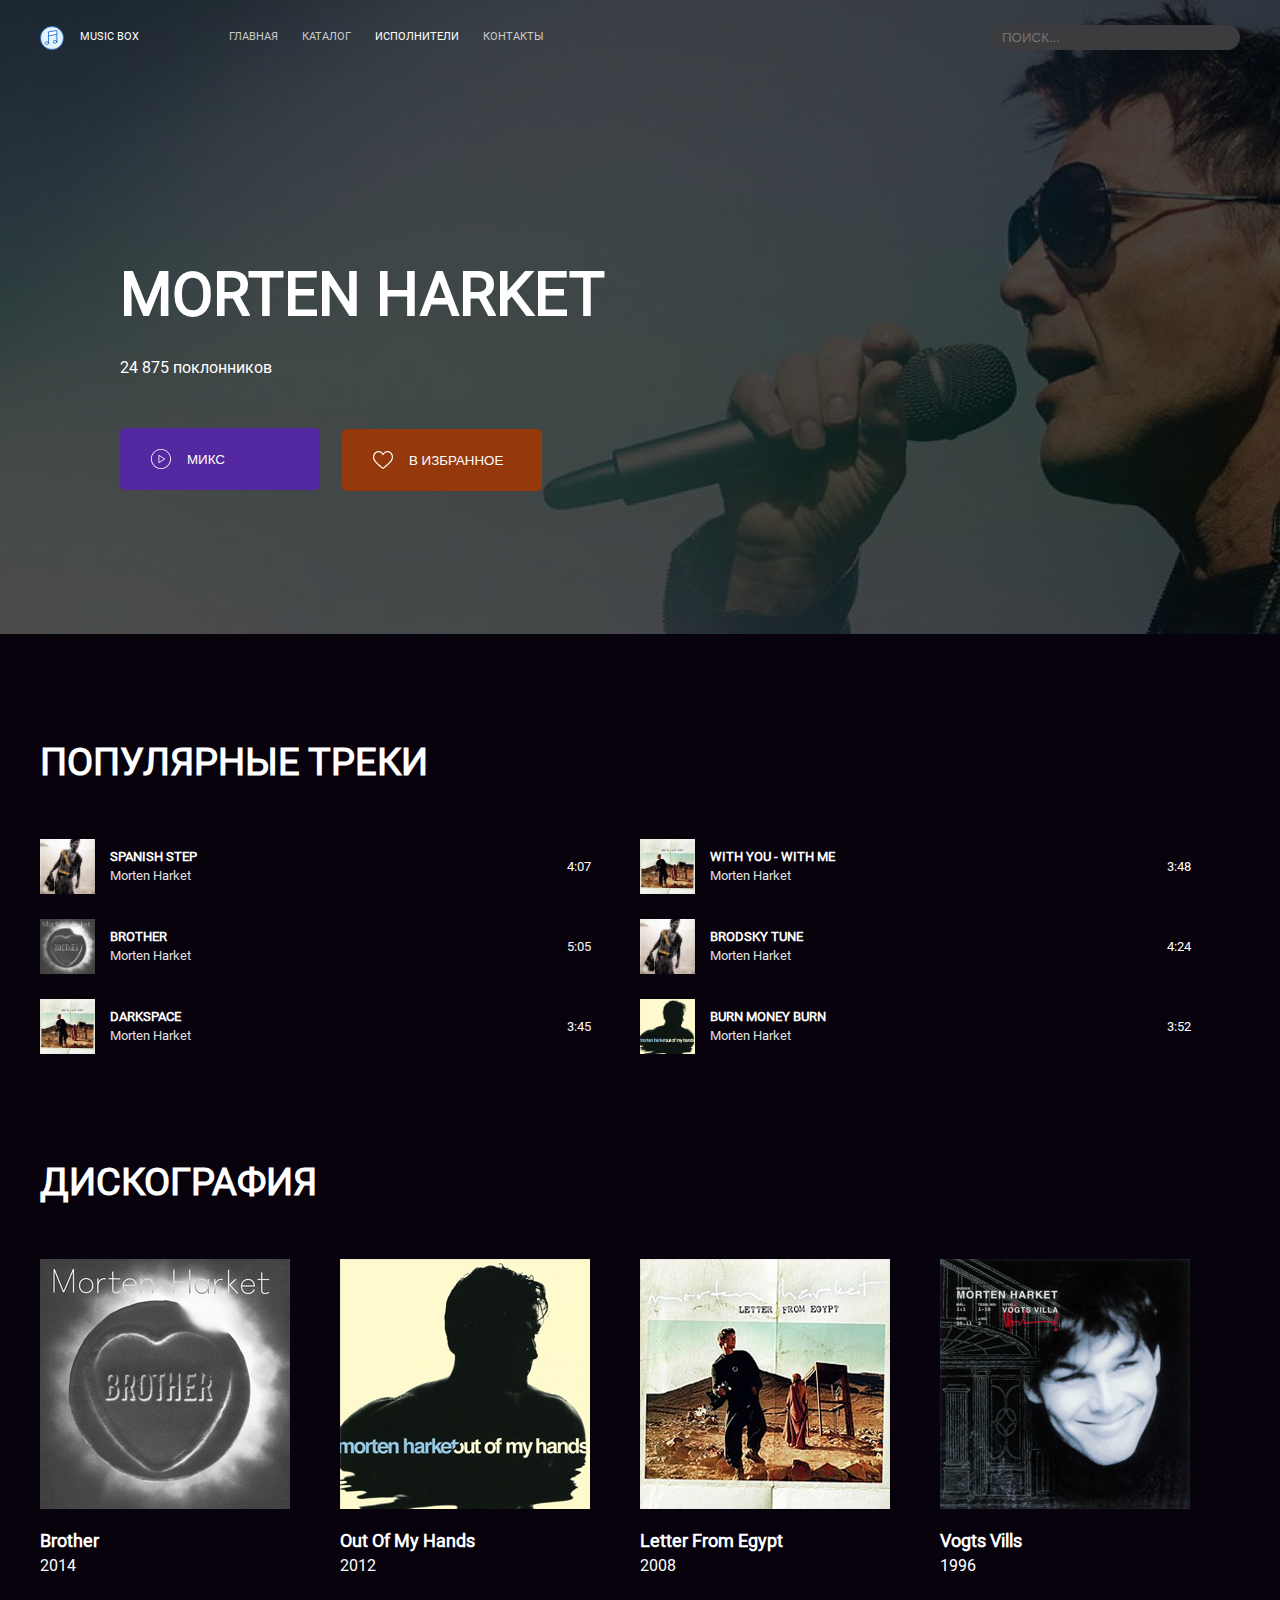
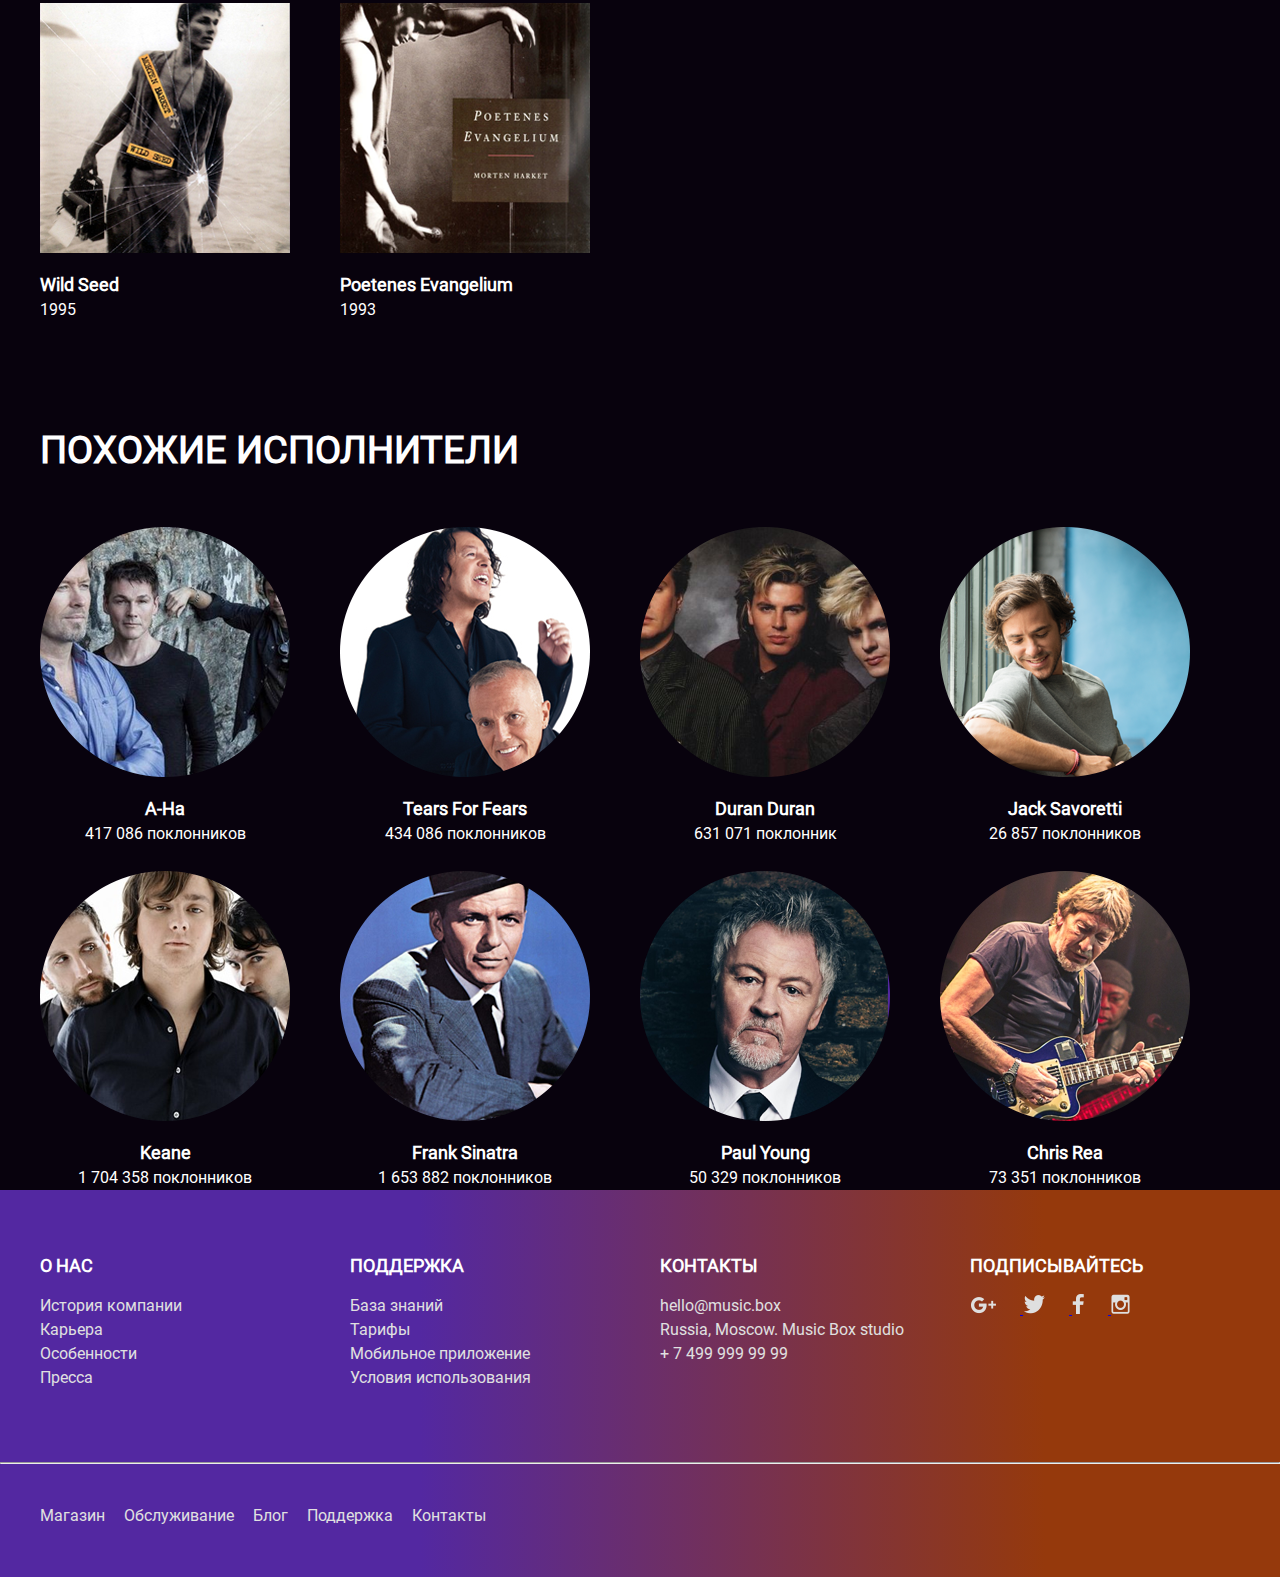
==== commit ed921e4e: "tests" ====
--- a/src/artist.html
+++ b/src/artist.html
@@ -35,7 +35,7 @@
     </header>
     <main>
       <section id="page-description" class="artist">
-        <h1>Morten Harket</h1>
+        <h1 class="artist__title">Morten Harket</h1>
         <p class="artist__description">24 875 поклонников</p>
         <form>
           <button class="artist__button artist__button_color_purple" name="button">
@@ -140,47 +140,47 @@
           </div>
         </div>
       </section>
-      <section class="list-flex list-flex_section_similar" id="page-similar">
+      <section class="list-flex" id="page-similar">
         <h2 class="list-flex__title">Похожие исполнители</h2>
         <div class="list-flex__flex">
           <div class="list-flex__block list-flex__block_section_similar">
             <img class="list-flex__image" src="images/A-ha.png" alt="Исполнитель A-Ha">
-            <h3 class="list-flex__name">A-Ha</h3>
+            <h3 class="list-flex__name list-flex__name_section_similar">A-Ha</h3>
             <span class="list-flex__text list-flex__text_section_similar">417 086 поклонников</span>
           </div>
           <div class="list-flex__block list-flex__block_section_similar">
             <img class="list-flex__image" src="images/Tears for Fears.png" alt="Исполнитель Tears For Fears">
-            <h3 class="list-flex__name">Tears For Fears</h3>
+            <h3 class="list-flex__name list-flex__name_section_similar">Tears For Fears</h3>
             <span class="list-flex__text list-flex__text_section_similar">434 086 поклонников</span>
           </div>
           <div class="list-flex__block list-flex__block_section_similar">
             <img class="list-flex__image" src="images/Duran Duran.png" alt="Исполнитель Duran Duran">
-            <h3 class="list-flex__name">Duran Duran</h3>
+            <h3 class="list-flex__name list-flex__name_section_similar">Duran Duran</h3>
             <span class="list-flex__text list-flex__text_section_similar">631 071 поклонник</span>
           </div>
           <div class="list-flex__block list-flex__block_section_similar">
             <img class="list-flex__image" src="images/Jack Savoretti.png" alt="Исполнитель Jack Savoretti">
-            <h3 class="list-flex__name">Jack Savoretti</h3>
+            <h3 class="list-flex__name list-flex__name_section_similar">Jack Savoretti</h3>
             <span class="list-flex__text list-flex__text_section_similar">26 857 поклонников</span>
           </div>
           <div class="list-flex__block list-flex__block_section_similar">
             <img class="list-flex__image" src="images/Keane.png" alt="Исполнитель Keane">
-            <h3 class="list-flex__name">Keane</h3>
+            <h3 class="list-flex__name list-flex__name_section_similar">Keane</h3>
             <span class="list-flex__text list-flex__text_section_similar">1 704 358 поклонников</span>
           </div>
           <div class="list-flex__block list-flex__block_section_similar">
             <img class="list-flex__image" src="images/Frank Sinatra.png" alt="Исполнитель Frank Sinatra">
-            <h3 class="list-flex__name">Frank Sinatra</h3>
+            <h3 class="list-flex__name list-flex__name_section_similar">Frank Sinatra</h3>
             <span class="list-flex__text list-flex__text_section_similar">1 653 882 поклонников</span>
           </div>
           <div class="list-flex__block list-flex__block_section_similar">
             <img class="list-flex__image" src="images/Paul Young.png" alt="Исполнитель Paul Young">
-            <h3 class="list-flex__name">Paul Young</h3>
+            <h3 class="list-flex__name list-flex__name_section_similar">Paul Young</h3>
             <span class="list-flex__text list-flex__text_section_similar">50 329 поклонников</span>
           </div>
           <div class="list-flex__block list-flex__block_section_similar">
             <img class="list-flex__image" src="images/Chris Rea.png" alt="Исполнитель Chris Rea">
-            <h3 class="list-flex__name">Chris Rea</h3>
+            <h3 class="list-flex__name list-flex__name_section_similar">Chris Rea</h3>
             <span class="list-flex__text list-flex__text_section_similar">73 351 поклонников</span>
           </div>
         </div>
--- a/src/css/style.css
+++ b/src/css/style.css
@@ -14,16 +14,19 @@
 .list-flex__text, .footer__link, .app__text, .news__news-text, .pricing-forms__description, .pricing-forms__button, .artist__description, .subscription__description {
   font-size: 16px;
   line-height: 1.5;
+  width: 100%;
 }
 
 .pricing-forms__price-currency {
   font-size: 32px;
   line-height: 1.5;
+  width: 100%;
 }
 
 .pricing-forms__price-value {
   font-size: 64px;
   line-height: 1.5;
+  width: 100%;
 }
 
 .header__nav-link, .header__logo-text {
@@ -297,8 +300,14 @@
     padding: 225px 20px 224px;
   }
 }
+.artist__title {
+  width: 100%;
+  text-align: start;
+}
 .artist__description {
   margin: 16px 0 48px;
+  width: 100%;
+  text-align: start;
 }
 .artist__button {
   width: 200px;
@@ -307,7 +316,7 @@
   border: 0;
   text-transform: uppercase;
   color: var(--white);
-  padding: 0;
+  padding-left: 31px;
   margin-right: 19px;
   margin-bottom: 24px;
   cursor: pointer;
@@ -330,7 +339,6 @@
 }
 .artist__button-img {
   width: 20px;
-  padding-left: 31px;
   padding-right: 16px;
 }
 
@@ -684,11 +692,13 @@
   text-transform: none;
   margin-top: 18px;
 }
+.list-flex__name_section_similar {
+  width: 100%;
+  text-align: center;
+}
 .list-flex__text_section_similar {
-  text-align: center;
-}
-.list-flex_section_similar {
-  padding-bottom: 100px;
+  width: 100%;
+  text-align: center;
 }
 
 /*# sourceMappingURL=style.css.map */
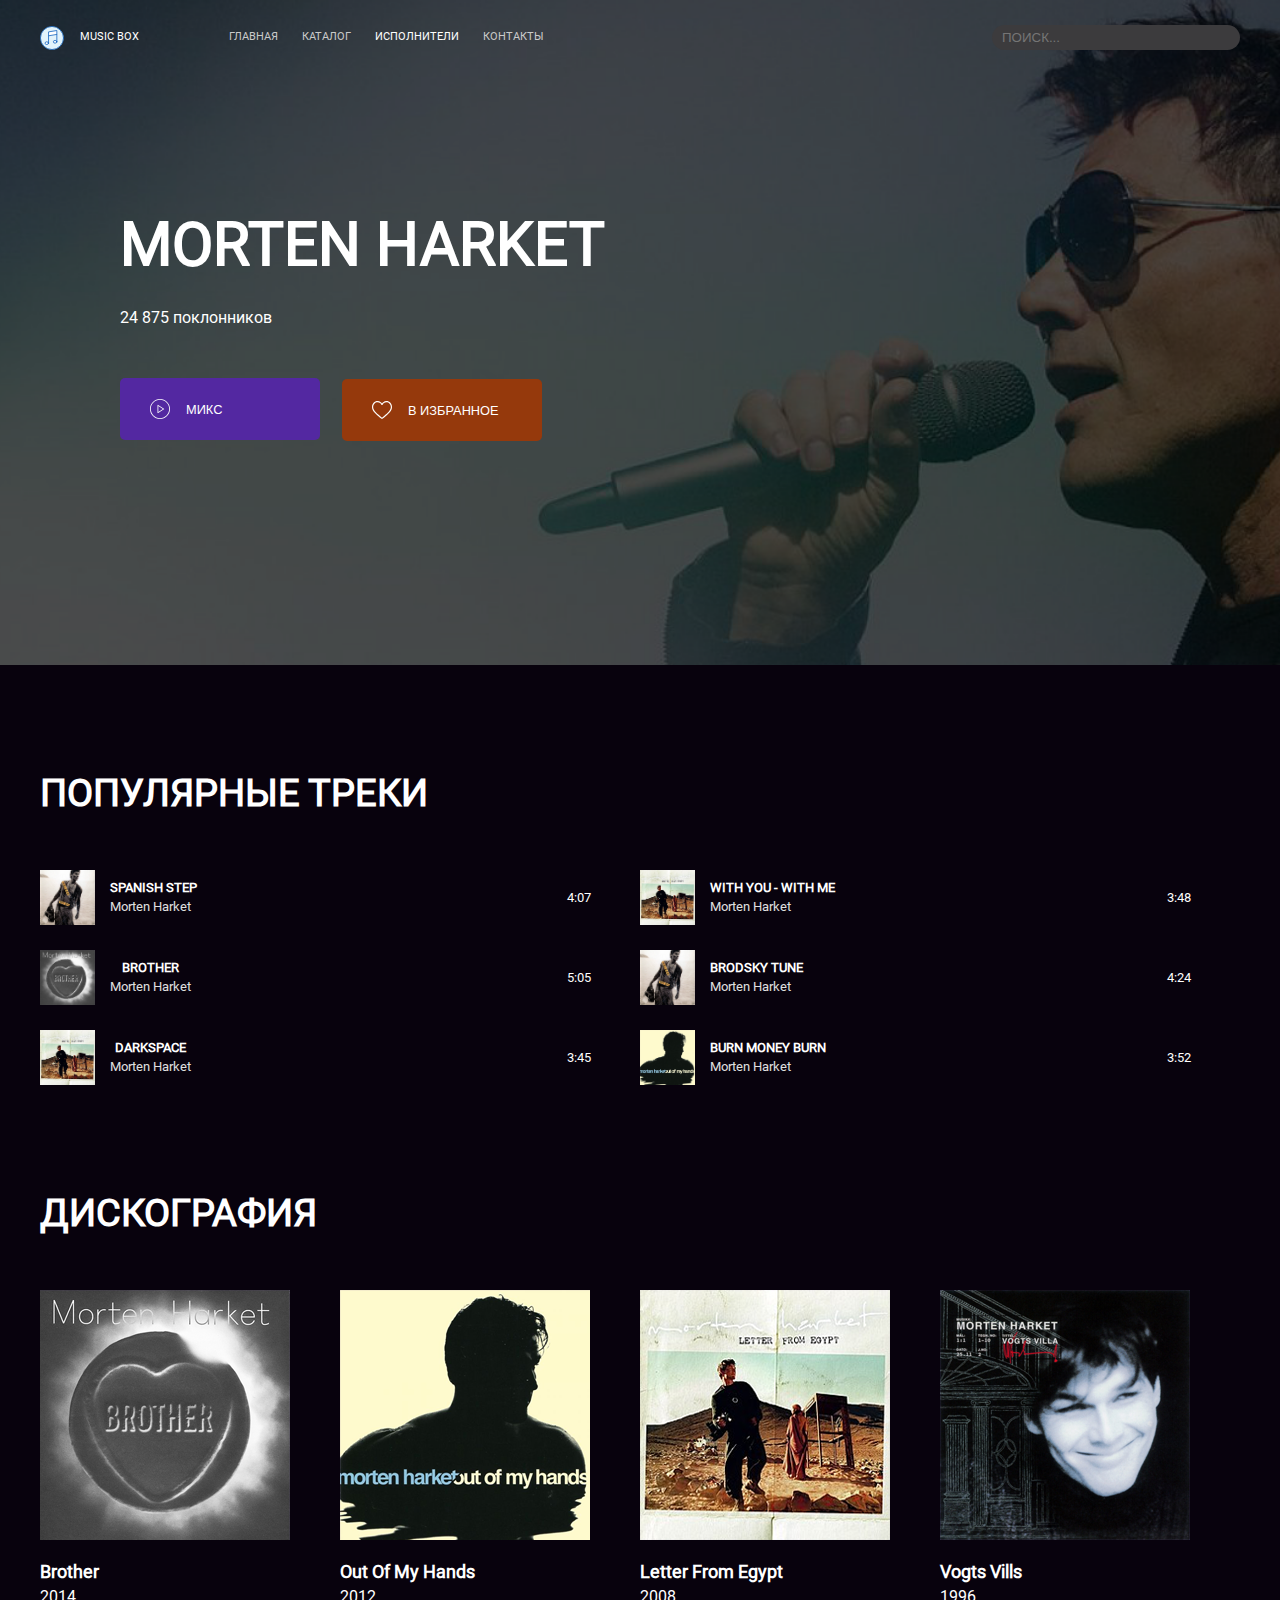
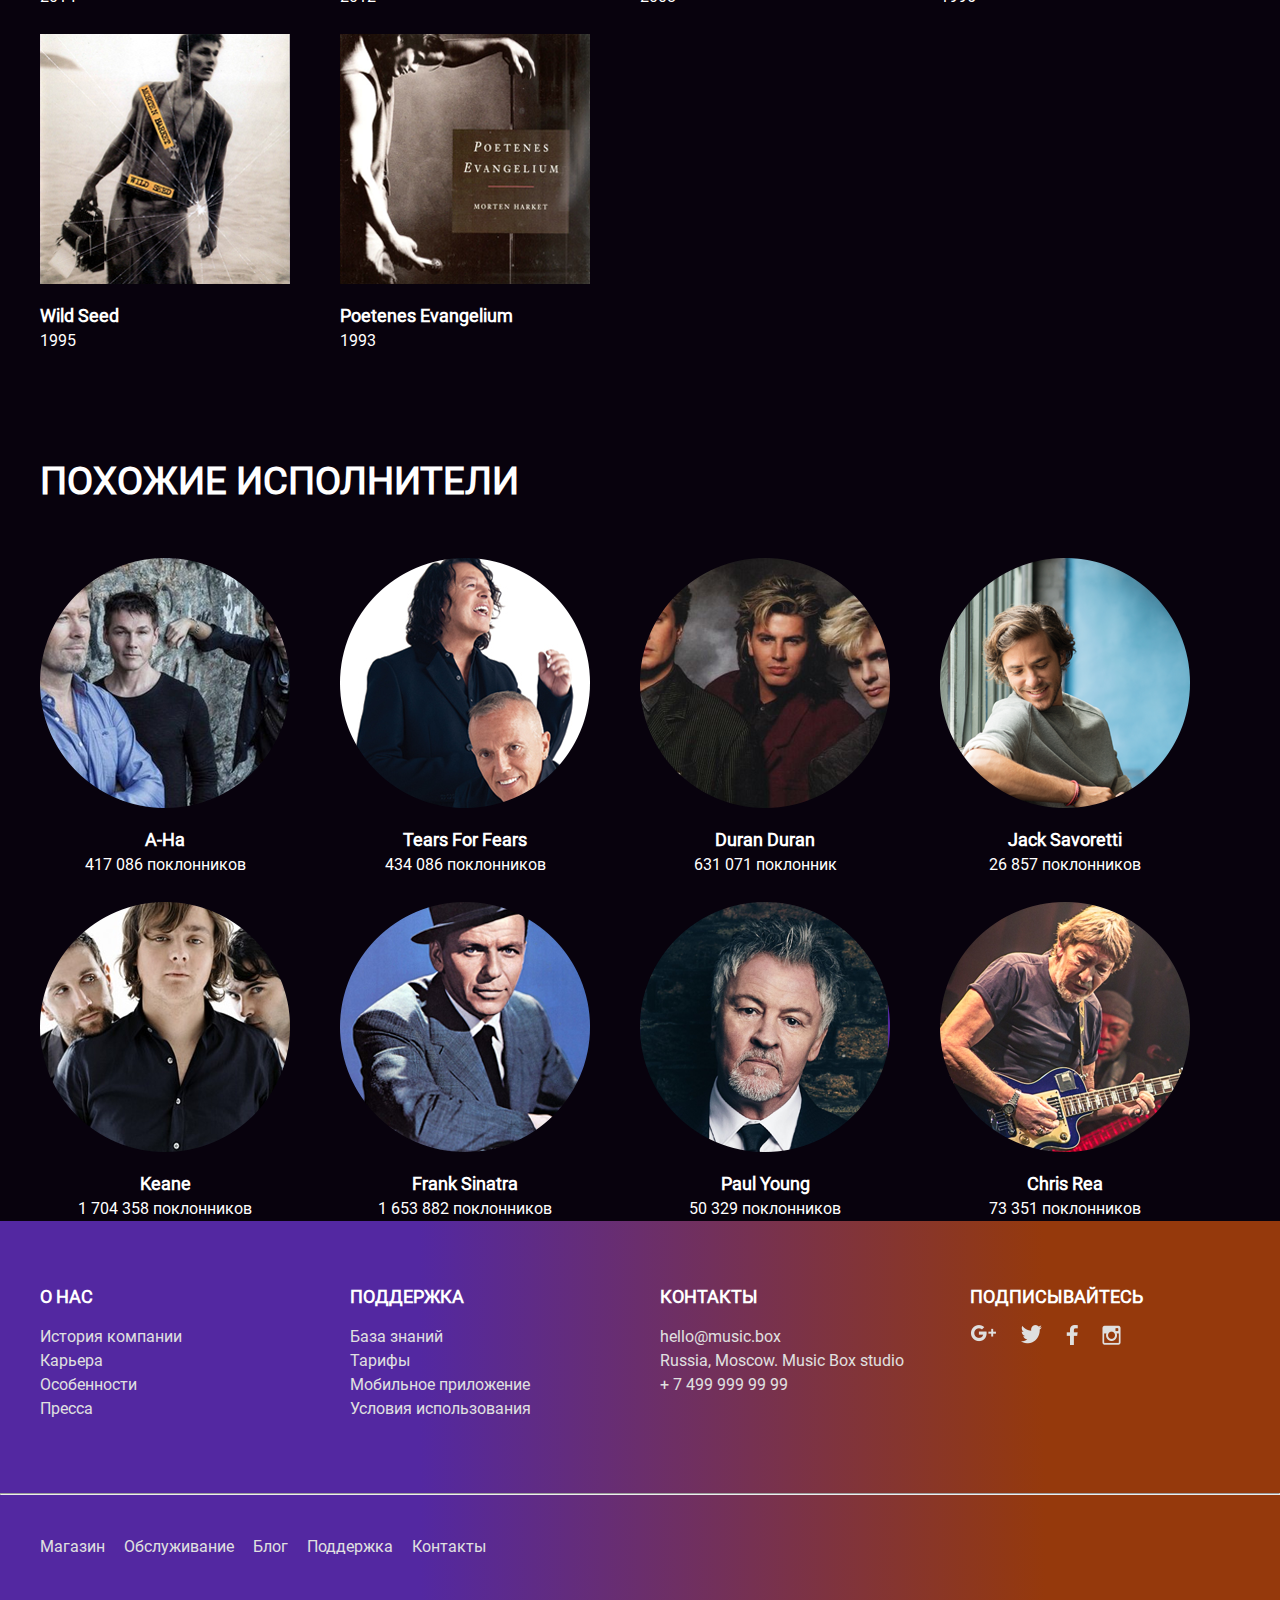
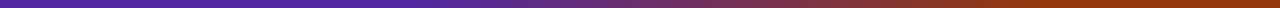
==== commit c78ae4bf: "tests" ====
--- a/src/artist.html
+++ b/src/artist.html
@@ -189,40 +189,70 @@
     <footer class="footer">
       <div class="footer__menu-top">
         <div class="footer__block">
-          <h3 class="footer__title">О нас</h3>
-          <a class="footer__link" href="#">История компании</a>
-          <a class="footer__link" href="#">Карьера</a>
-          <a class="footer__link" href="#">Особенности</a>
-          <a class="footer__link" href="#">Пресса</a>
-        </div>
-        <div class="footer__block">
-          <h3 class="footer__title">Поддержка</h3>
-          <a class="footer__link" href="#">База знаний</a>
-          <a class="footer__link" href="#">Тарифы</a>
-          <a class="footer__link" href="#">Мобильное приложение</a>
-          <a class="footer__link" href="#">Условия использования</a>
-        </div>
-        <div class="footer__block">
-          <h3 class="footer__title">Контакты</h3>
+          <h2 class="footer__title">О нас</h3>
+          <ul class="footer__list">
+          <li class="footer__list-item">
+            <a class="footer__link" href="#">История компании</a>
+          </li>
+          <li class="footer__list-item">
+            <a class="footer__link" href="#">Карьера</a>
+          </li>
+          <li class="footer__list-item">
+            <a class="footer__link" href="#">Особенности</a>
+          </li>
+          <li class="footer__list-item">
+            <a class="footer__link" href="#">Пресса</a>
+          </li>
+          </ul>
+        </div>
+        <div class="footer__block">
+          <h2 class="footer__title">Поддержка</h3>
+          <ul class="footer__list">
+            <li class="footer__list-item">
+              <a class="footer__link" href="#">База знаний</a>
+            </li>
+            <li class="footer__list-item">
+              <a class="footer__link" href="#">Тарифы</a>
+            </li>
+            <li class="footer__list-item">
+              <a class="footer__link" href="#">Мобильное приложение</a>
+            </li>
+            <li class="footer__list-item">
+              <a class="footer__link" href="#">Условия использования</a>
+            </li>
+          </ul>
+        </div>
+        <div class="footer__block">
+          <h2 class="footer__title">Контакты</h3>
           <a class="footer__link" href="mailto:hello@music.box">hello@music.box</a>
           <span class="footer__link">Russia, Moscow. Music Box studio</span>
-          <span class="footer__link">+ 7 499 999 99 99</span>
+          <a class="footer__link" href="#">+ 7 499 999 99 99</a>
         </div>
         <div class="footer__block">
           <h3 class="footer__title">Подписывайтесь</h3>
           <div>
-            <a href="#" target="_blank">
-              <img class="footer__logo" src="images/Google+.png" alt="Логотип Google">
-            </a>
-            <a href="#" target="_blank">
-              <img class="footer__logo"  src="images/Twitter.png" alt="Логотип Twitter">
-            </a>
-            <a href="#" target="_blank">
-              <img class="footer__logo"  src="images/Facebook.png" alt="Логотип Facebook">
-            </a>
-            <a href="#" target="_blank">
-              <img class="footer__logo"  src="images/Instagram.png" alt="Логотип Instagram">
-            </a>
+            <ul class="footer__list footer__list_direction_row">
+              <li class="footer__list-item">
+                <a class="footer__link" href="#" target="_blank">
+                  <img src="images/Google+.png" alt="Логотип Google">
+                </a>
+              </li>
+              <li class="footer__list-item">
+                <a class="footer__link" href="#" target="_blank">
+                  <img  src="images/Twitter.png" alt="Логотип Twitter">
+                </a>
+              </li>
+              <li class="footer__list-item">
+                <a class="footer__link" href="#" target="_blank">
+                  <img  src="images/Facebook.png" alt="Логотип Facebook">
+                </a>
+              </li>
+              <li class="footer__list-item">
+                <a class="footer__link" href="#" target="_blank">
+                  <img src="images/Instagram.png" alt="Логотип Instagram">
+                </a>
+              </li>
+            </ul>
           </div>
         </div>
       </div>
--- a/src/css/style.css
+++ b/src/css/style.css
@@ -14,19 +14,16 @@
 .list-flex__text, .footer__link, .app__text, .news__news-text, .pricing-forms__description, .pricing-forms__button, .artist__description, .subscription__description {
   font-size: 16px;
   line-height: 1.5;
-  width: 100%;
 }
 
 .pricing-forms__price-currency {
   font-size: 32px;
   line-height: 1.5;
-  width: 100%;
 }
 
 .pricing-forms__price-value {
   font-size: 64px;
   line-height: 1.5;
-  width: 100%;
 }
 
 .header__nav-link, .header__logo-text {
@@ -34,7 +31,7 @@
   line-height: 1.5;
 }
 
-.footer__line, .app__text, .header__input, .header__nav-list, p, h3, h2, h1, body {
+.footer__line, .footer__list, .app__text, .header__input, .header__nav-list, p, h3, h2, h1, body {
   margin: 0;
   padding: 0;
 }
@@ -75,9 +72,11 @@
 h1 {
   text-transform: uppercase;
   line-height: 1.5;
-  font-weight: bold;
-  color: var(--white);
-  text-align: center;
+  font-weight: 700;
+  color: var(--white);
+  text-align: center;
+  width: 100%;
+  max-width: 1200px;
   font-size: 60px;
 }
 @media screen and (max-width: 800px) {
@@ -88,9 +87,11 @@
 h2 {
   text-transform: uppercase;
   line-height: 1.5;
-  font-weight: bold;
-  color: var(--white);
-  text-align: center;
+  font-weight: 700;
+  color: var(--white);
+  text-align: center;
+  width: 100%;
+  max-width: 1200px;
   font-size: 38px;
 }
 @media screen and (max-width: 800px) {
@@ -101,11 +102,12 @@
 h3 {
   text-transform: uppercase;
   line-height: 1.5;
-  font-weight: bold;
-  color: var(--white);
-  text-align: center;
+  font-weight: 700;
+  color: var(--white);
+  text-align: center;
+  width: 100%;
+  max-width: 1200px;
   font-size: 24px;
-  text-align: left;
 }
 @media screen and (max-width: 800px) {
   h3 {
@@ -158,6 +160,7 @@
 @media screen and (max-width: 800px) {
   .header__nav-item {
     padding-bottom: 3px;
+    margin-right: a;
   }
 }
 .header__nav-item:last-of-type {
@@ -207,9 +210,10 @@
 }
 
 .subscription {
-  height: 52.0833333333vw;
   max-height: 750px;
+  padding: 200px 0;
   min-height: 550px;
+  margin: auto;
   display: flex;
   flex-direction: column;
   align-items: center;
@@ -222,21 +226,25 @@
   .subscription {
     max-height: 853px;
     height: 853px;
-    padding: 250px 0 201px;
     box-sizing: border-box;
+    padding: 200px 20px;
   }
 }
 .subscription__description {
   margin: 31px 0 17px;
   text-align: center;
+  max-width: 1200px;
 }
 @media screen and (max-width: 800px) {
   .subscription__description {
     margin: 16px 0;
   }
 }
+.subscription__form {
+  max-width: 570px;
+}
 .subscription__input-text {
-  width: 273px;
+  width: 270px;
   box-sizing: border-box;
   height: 50px;
   background-color: transparent;
@@ -280,7 +288,6 @@
 }
 
 .artist {
-  height: 49.5vw;
   max-height: 713px;
   min-height: 550px;
   display: flex;
@@ -290,14 +297,14 @@
   background-image: url(../images/Morten\ Harket.png);
   background-position: center;
   background-size: cover;
-  padding: 250px 120px 0;
+  padding: 200px 120px;
   box-sizing: border-box;
 }
 @media screen and (max-width: 800px) {
   .artist {
     max-height: 730px;
     height: 730px;
-    padding: 225px 20px 224px;
+    padding: 200px 20px;
   }
 }
 .artist__title {
@@ -312,11 +319,12 @@
 .artist__button {
   width: 200px;
   height: 62px;
+  font-size: 12.8px;
   border-radius: 5px;
   border: 0;
   text-transform: uppercase;
   color: var(--white);
-  padding-left: 31px;
+  padding: 20px 30px;
   margin-right: 19px;
   margin-bottom: 24px;
   cursor: pointer;
@@ -336,6 +344,7 @@
   display: flex;
   align-items: center;
   justify-content: flex-start;
+  font-size: 12.8px;
 }
 .artist__button-img {
   width: 20px;
@@ -365,8 +374,7 @@
   align-items: center;
   background-repeat: no-repeat;
   background-size: cover;
-  padding-top: 24px;
-  padding-bottom: 64px;
+  padding: 24px 27px 64px 22px;
   box-sizing: border-box;
 }
 .pricing-forms__one-form:first-of-type {
@@ -380,11 +388,6 @@
 }
 .pricing-forms__one-form_type_premium {
   background-image: url(../images/subscribe_3.png);
-}
-@media screen and (max-width: 1240px) {
-  .pricing-forms__one-form {
-    margin-right: 20px;
-  }
 }
 @media screen and (max-width: 800px) {
   .pricing-forms__one-form {
@@ -396,10 +399,15 @@
     margin-right: 0px;
   }
 }
+.pricing-forms__title-price {
+  font-weight: 400;
+}
 .pricing-forms__price {
   margin: 200px 0 40px;
   display: flex;
-  align-items: flex-start;
+  align-items: center;
+  justify-content: center;
+  width: 100%;
 }
 .pricing-forms__price-value {
   margin-right: 16px;
@@ -410,9 +418,8 @@
 }
 .pricing-forms__form-description {
   text-align: center;
-  padding-top: 64px;
+  margin-top: 64px;
   font-size: 12.8px;
-  margin: 0 29px 0 22px;
 }
 .pricing-forms__button {
   background-color: transparent;
@@ -426,7 +433,6 @@
 }
 .pricing-forms__description {
   width: 100%;
-  margin: 0 20px;
   text-align: center;
 }
 
@@ -481,6 +487,7 @@
   text-transform: capitalize;
   font-size: 30px;
   line-height: 1.5;
+  font-weight: 400;
   margin-bottom: 30px;
 }
 @media screen and (max-width: 800px) {
@@ -515,7 +522,7 @@
 }
 
 .app {
-  padding: 100px 20px;
+  padding: 100px 20px 0;
   max-width: 1240px;
 }
 .app__block {
@@ -568,18 +575,19 @@
 }
 @media screen and (max-width: 800px) {
   .footer__menu-top {
-    grid-template-columns: repeat(1, 270px);
+    grid-template-columns: repeat(1, auto);
     row-gap: 30px;
   }
 }
 .footer__block {
   display: flex;
   flex-direction: column;
-  align-items: flex-start;
+  align-items: stretch;
 }
 .footer__title {
   font-size: 18px;
   margin-bottom: 15px;
+  text-align: start;
 }
 @media screen and (max-width: 800px) {
   .footer__title {
@@ -589,6 +597,8 @@
 .footer__link {
   color: var(--gray);
   text-decoration: none;
+  width: auto;
+  margin-right: auto;
 }
 .footer__link_place_bottom {
   margin-right: 16px;
@@ -598,8 +608,17 @@
     margin-bottom: 16px;
   }
 }
-.footer__logo {
-  margin-right: 24px;
+.footer__list {
+  display: flex;
+  list-style: none;
+  flex-direction: column;
+}
+.footer__list_direction_row {
+  flex-direction: row;
+  gap: 24px;
+}
+.footer__list-item {
+  list-style: none;
 }
 .footer__line {
   color: var(--dark-gray);
@@ -612,6 +631,7 @@
   .footer__menu-bottom {
     display: flex;
     flex-direction: column;
+    padding-bottom: 39px;
   }
 }
 
@@ -689,8 +709,9 @@
 }
 .list-flex__name {
   font-size: 18px;
-  text-transform: none;
+  text-transform: capitalize;
   margin-top: 18px;
+  text-align: start;
 }
 .list-flex__name_section_similar {
   width: 100%;
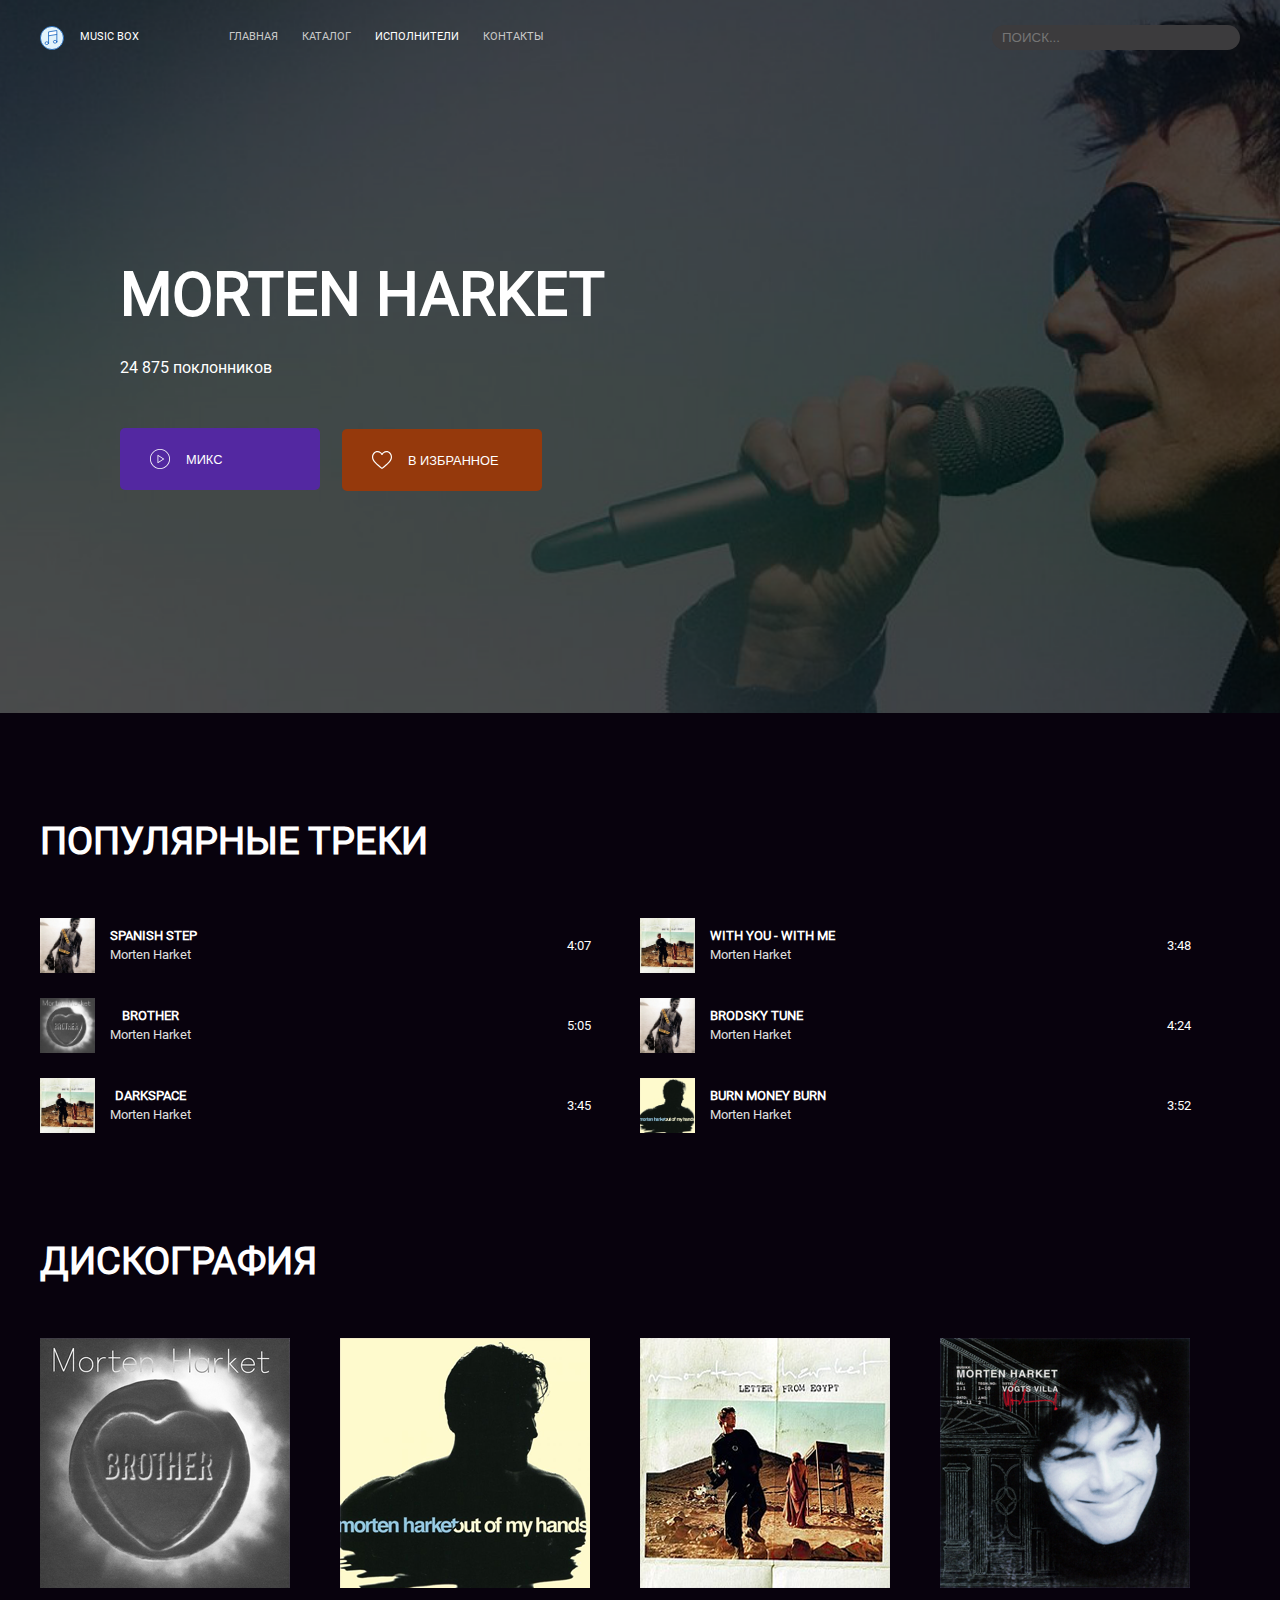
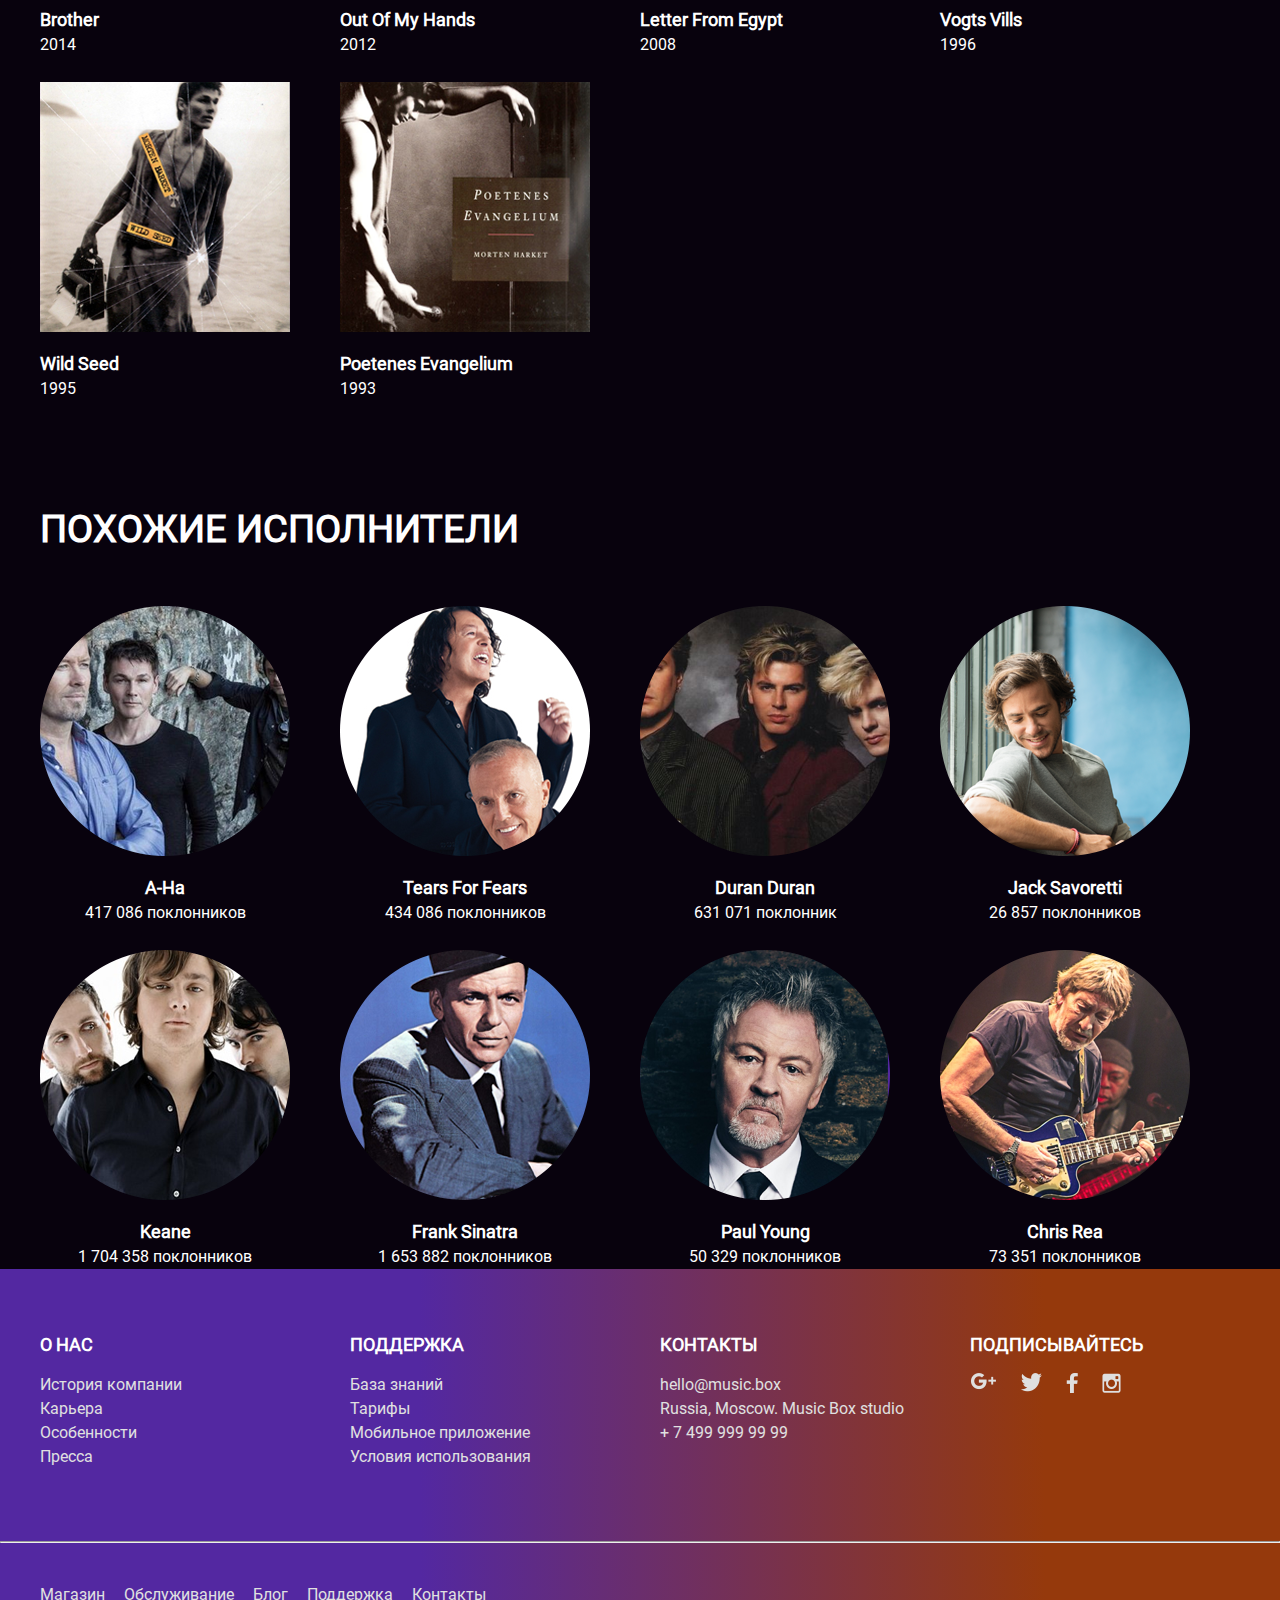
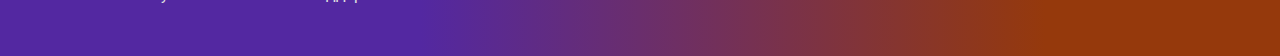
==== commit 722f2d8c: "tests" ====
--- a/src/artist.html
+++ b/src/artist.html
@@ -30,7 +30,7 @@
         </ul>
       </nav>
       <form class="header__form" action="">
-        <input class="header__input" name="search" placeholder="Поиск..." type="search">
+        <input class="btn header__input" name="search" placeholder="Поиск..." type="search">
       </form>
     </header>
     <main>
@@ -38,13 +38,13 @@
         <h1 class="artist__title">Morten Harket</h1>
         <p class="artist__description">24 875 поклонников</p>
         <form>
-          <button class="artist__button artist__button_color_purple" name="button">
+          <button class="btn artist__button artist__button_color_purple" name="button">
             <div class="artist__button-inside">
               <img class="artist__button-img" src="images/play-button-white.svg">
               Микс
             </div>
           </button>
-          <button class="artist__button artist__button_color_red" name="button">
+          <button class="btn artist__button artist__button_color_red" name="button">
             <div class="artist__button-inside">
               <img class="artist__button-img"  src="images/heart-white.svg">
               В избранное
@@ -189,7 +189,7 @@
     <footer class="footer">
       <div class="footer__menu-top">
         <div class="footer__block">
-          <h2 class="footer__title">О нас</h3>
+          <h2 class="footer__title">О нас</h2>
           <ul class="footer__list">
           <li class="footer__list-item">
             <a class="footer__link" href="#">История компании</a>
@@ -206,7 +206,7 @@
           </ul>
         </div>
         <div class="footer__block">
-          <h2 class="footer__title">Поддержка</h3>
+          <h2 class="footer__title">Поддержка</h2>
           <ul class="footer__list">
             <li class="footer__list-item">
               <a class="footer__link" href="#">База знаний</a>
@@ -223,14 +223,14 @@
           </ul>
         </div>
         <div class="footer__block">
-          <h2 class="footer__title">Контакты</h3>
-          <a class="footer__link" href="mailto:hello@music.box">hello@music.box</a>
+          <h2 class="footer__title">Контакты</h2>
+          <div><a class="footer__link" href="mailto:hello@music.box">hello@music.box</a></div>
           <span class="footer__link">Russia, Moscow. Music Box studio</span>
-          <a class="footer__link" href="#">+ 7 499 999 99 99</a>
-        </div>
-        <div class="footer__block">
+          <div><a class="footer__link" href="#">+ 7 499 999 99 99</a></div>
+        </div>
+        <div>
           <h3 class="footer__title">Подписывайтесь</h3>
-          <div>
+          <div class="footer__list">
             <ul class="footer__list footer__list_direction_row">
               <li class="footer__list-item">
                 <a class="footer__link" href="#" target="_blank">
--- a/src/css/style.css
+++ b/src/css/style.css
@@ -41,42 +41,41 @@
   height: 53px;
   font-size: 12.8px;
   line-height: 19.2px;
+  text-align: center;
+  vertical-align: middle;
   cursor: pointer;
-  text-align: center;
-  vertical-align: middle;
 }
 
 .list-flex, .popular-track, .footer__menu-bottom, .footer__menu-top, .app, .news, .pricing-forms, .header {
+  box-sizing: border-box;
+  width: 100%;
   max-width: 1240px;
-  box-sizing: border-box;
-  width: 100%;
   margin: auto;
+  padding-right: 20px;
   padding-left: 20px;
-  padding-right: 20px;
 }
 
 @font-face {
-  font-family: "Roboto";
+  font-family: Roboto;
   src: url("../fonts/Roboto/Roboto-Regular.ttf");
 }
 body {
-  font-family: "Roboto", Arial, Helvetica, sans-serif;
+  position: relative;
+  color: var(--white);
   font-size: 11px;
-  line-height: 1.5;
-  color: var(--dark-gray);
+  font-family: Roboto, Arial, Helvetica, sans-serif;
+  line-height: 1.5;
   background-color: var(--black);
-  position: relative;
-  color: var(--white);
 }
 
 h1 {
-  text-transform: uppercase;
-  line-height: 1.5;
+  width: 100%;
+  max-width: 1200px;
+  color: var(--white);
   font-weight: 700;
-  color: var(--white);
-  text-align: center;
-  width: 100%;
-  max-width: 1200px;
+  line-height: 1.5;
+  text-align: center;
+  text-transform: uppercase;
   font-size: 60px;
 }
 @media screen and (max-width: 800px) {
@@ -84,14 +83,15 @@
     font-size: 30px;
   }
 }
+
 h2 {
-  text-transform: uppercase;
-  line-height: 1.5;
+  width: 100%;
+  max-width: 1200px;
+  color: var(--white);
   font-weight: 700;
-  color: var(--white);
-  text-align: center;
-  width: 100%;
-  max-width: 1200px;
+  line-height: 1.5;
+  text-align: center;
+  text-transform: uppercase;
   font-size: 38px;
 }
 @media screen and (max-width: 800px) {
@@ -99,14 +99,15 @@
     font-size: 18px;
   }
 }
+
 h3 {
-  text-transform: uppercase;
-  line-height: 1.5;
+  width: 100%;
+  max-width: 1200px;
+  color: var(--white);
   font-weight: 700;
-  color: var(--white);
-  text-align: center;
-  width: 100%;
-  max-width: 1200px;
+  line-height: 1.5;
+  text-align: center;
+  text-transform: uppercase;
   font-size: 24px;
 }
 @media screen and (max-width: 800px) {
@@ -117,10 +118,10 @@
 
 .header {
   position: absolute;
-  display: flex;
   top: 25px;
+  right: 0;
   left: 0;
-  right: 0;
+  display: flex;
   align-items: center;
 }
 @media screen and (max-width: 800px) {
@@ -139,8 +140,8 @@
 }
 .header__logo-text {
   margin: 0 90px 0 16px;
-  text-transform: uppercase;
-  color: var(--white);
+  color: var(--white);
+  text-transform: uppercase;
 }
 .header__nav-list {
   display: flex;
@@ -153,23 +154,22 @@
   }
 }
 .header__nav-item {
+  display: flex;
+  padding-right: 24px;
   list-style: none;
-  padding-right: 24px;
-  display: flex;
 }
 @media screen and (max-width: 800px) {
   .header__nav-item {
     padding-bottom: 3px;
-    margin-right: a;
   }
 }
 .header__nav-item:last-of-type {
   padding: 0;
 }
 .header__nav-link {
+  color: var(--dark-gray);
   text-transform: uppercase;
   text-decoration: none;
-  color: var(--dark-gray);
 }
 .header__nav-link_selected {
   color: var(--white);
@@ -183,25 +183,25 @@
   }
 }
 .header__form {
+  display: flex;
   width: 20vw;
   max-width: 248px;
   margin: auto 0 auto auto;
-  display: flex;
 }
 @media screen and (max-width: 800px) {
   .header__form {
-    margin: 0;
     width: calc(100vw - 40px);
     max-width: 378px;
+    margin: 0;
   }
 }
 .header__input {
+  box-sizing: border-box;
+  width: 100%;
   height: 25px;
+  background-color: var(--dark);
+  border: 0;
   border-radius: 25px;
-  border: 0px;
-  width: 100%;
-  background-color: var(--dark);
-  box-sizing: border-box;
 }
 .header__input::placeholder {
   padding: 5px 0 5px 10px;
@@ -210,30 +210,33 @@
 }
 
 .subscription {
-  max-height: 750px;
-  padding: 200px 0;
-  min-height: 550px;
-  margin: auto;
   display: flex;
   flex-direction: column;
   align-items: center;
-  justify-content: center;
-  background-image: url(../images/banner.png);
+  max-height: 750px;
+  margin: auto;
+  padding: 200px 0;
+  background-image: url("../images/banner.png");
   background-position: center;
   background-size: cover;
 }
 @media screen and (max-width: 800px) {
   .subscription {
+    box-sizing: border-box;
+    height: 853px;
     max-height: 853px;
-    height: 853px;
-    box-sizing: border-box;
     padding: 200px 20px;
   }
 }
+@media screen and (max-width: 800px) {
+  .subscription__title {
+    margin: 50px 0 0;
+  }
+}
 .subscription__description {
+  max-width: 1200px;
   margin: 31px 0 17px;
   text-align: center;
-  max-width: 1200px;
 }
 @media screen and (max-width: 800px) {
   .subscription__description {
@@ -244,13 +247,13 @@
   max-width: 570px;
 }
 .subscription__input-text {
+  box-sizing: border-box;
   width: 270px;
-  box-sizing: border-box;
   height: 50px;
+  margin-bottom: 24px;
   background-color: transparent;
+  border: 2px solid var(--dark-gray);
   border-radius: 3px;
-  border: 2px solid var(--dark-gray);
-  margin-bottom: 24px;
 }
 .subscription__input-text:first-of-type {
   margin-right: 24px;
@@ -266,20 +269,20 @@
 }
 @media screen and (max-width: 800px) {
   .subscription__input-text {
+    display: block;
     width: 374px;
-    display: block;
   }
 }
 .subscription__button {
   display: block;
   width: 570px;
   height: 57px;
+  color: var(--white);
+  text-transform: uppercase;
+  background-color: var(--green);
+  border: 0;
   border-radius: 5px;
-  border: 0;
-  background-color: var(--green);
   cursor: pointer;
-  text-transform: uppercase;
-  color: var(--white);
 }
 @media screen and (max-width: 800px) {
   .subscription__button {
@@ -288,45 +291,51 @@
 }
 
 .artist {
-  max-height: 713px;
-  min-height: 550px;
   display: flex;
   flex-direction: column;
   align-items: flex-start;
   justify-content: flex-start;
-  background-image: url(../images/Morten\ Harket.png);
+  box-sizing: border-box;
+  min-height: 550px;
+  max-height: 713px;
+  padding: 200px 120px;
+  background-image: url("../images/Morten Harket.png");
   background-position: center;
   background-size: cover;
-  padding: 200px 120px;
-  box-sizing: border-box;
 }
 @media screen and (max-width: 800px) {
   .artist {
+    height: 730px;
     max-height: 730px;
-    height: 730px;
     padding: 200px 20px;
   }
 }
 .artist__title {
   width: 100%;
+  margin-top: 50px;
   text-align: start;
 }
+@media screen and (max-width: 800px) {
+  .artist__title {
+    margin-top: 25px;
+  }
+}
 .artist__description {
+  width: 100%;
   margin: 16px 0 48px;
-  width: 100%;
   text-align: start;
 }
 .artist__button {
   width: 200px;
   height: 62px;
-  font-size: 12.8px;
-  border-radius: 5px;
-  border: 0;
-  text-transform: uppercase;
-  color: var(--white);
-  padding: 20px 30px;
   margin-right: 19px;
   margin-bottom: 24px;
+  padding: 20px 30px;
+  color: var(--white);
+  font-size: 12.8px;
+  text-transform: uppercase;
+  border: 0;
+  border-radius: 5px;
   cursor: pointer;
 }
 .artist__button_color_purple {
@@ -355,7 +364,7 @@
   display: flex;
   flex-wrap: wrap;
   justify-content: space-between;
-  padding-top: 101px;
+  padding-top: 100px;
 }
 @media screen and (max-width: 1240px) {
   .pricing-forms {
@@ -366,48 +375,50 @@
   width: 100%;
 }
 .pricing-forms__one-form {
-  width: 368.5px;
-  border-radius: 15px;
-  margin: 45px 0 43px;
   display: flex;
   flex-direction: column;
   align-items: center;
+  box-sizing: border-box;
+  height: 600px;
+  margin: 47px 0 55px;
+  padding: 24px 27px 64px 22px;
   background-repeat: no-repeat;
   background-size: cover;
-  padding: 24px 27px 64px 22px;
-  box-sizing: border-box;
-}
-.pricing-forms__one-form:first-of-type {
-  margin-top: 45px;
+  border-radius: 15px;
 }
 .pricing-forms__one-form_type_free {
-  background-image: url(../images/subscribe_1.png);
+  width: 368.2px;
+  background-image: url("../images/subscribe_1.png");
 }
 .pricing-forms__one-form_type_standart {
-  background-image: url(../images/subscribe_2.png);
+  width: 369.2px;
+  background-image: url("../images/subscribe_2.png");
 }
 .pricing-forms__one-form_type_premium {
-  background-image: url(../images/subscribe_3.png);
+  width: 368.8px;
+  background-image: url("../images/subscribe_3.png");
 }
 @media screen and (max-width: 800px) {
   .pricing-forms__one-form {
+    width: 374px;
+    height: 592px;
+    margin-top: 0;
     padding-top: 19px;
-    margin-top: 0;
   }
   .pricing-forms__one-form:first-of-type {
-    margin-top: 45px;
-    margin-right: 0px;
+    margin-top: 43px;
+    margin-right: 0;
   }
 }
 .pricing-forms__title-price {
   font-weight: 400;
 }
 .pricing-forms__price {
-  margin: 200px 0 40px;
   display: flex;
   align-items: center;
   justify-content: center;
   width: 100%;
+  margin: 200px 0 40px;
 }
 .pricing-forms__price-value {
   margin-right: 16px;
@@ -417,19 +428,25 @@
   text-transform: uppercase;
 }
 .pricing-forms__form-description {
-  text-align: center;
   margin-top: 64px;
   font-size: 12.8px;
+  text-align: center;
+}
+@media screen and (max-width: 800px) {
+  .pricing-forms__form-description {
+    margin-top: 66px;
+  }
 }
 .pricing-forms__button {
-  background-color: transparent;
-  color: var(--white);
-  border-radius: 3px;
-  border: 2px solid var(--white);
-  text-transform: uppercase;
-  cursor: pointer;
   width: 318px;
   height: 66px;
+  padding: 20px 30px;
+  color: var(--white);
+  text-transform: uppercase;
+  background-color: transparent;
+  border: 2px solid var(--white);
+  border-radius: 3px;
+  cursor: pointer;
 }
 .pricing-forms__description {
   width: 100%;
@@ -468,15 +485,15 @@
 }
 .news__image {
   width: 45vw;
+  min-width: 374px;
   max-width: 575px;
-  min-width: 374px;
 }
 .news__text-block {
   display: flex;
   flex-direction: column;
   width: 45vw;
+  min-width: 374px;
   max-width: 575px;
-  min-width: 374px;
 }
 @media screen and (max-width: 800px) {
   .news__text-block {
@@ -484,16 +501,16 @@
   }
 }
 .news__news-title {
+  margin-bottom: 30px;
+  font-weight: 400;
+  font-size: 30px;
+  line-height: 1.5;
   text-transform: capitalize;
-  font-size: 30px;
-  line-height: 1.5;
-  font-weight: 400;
-  margin-bottom: 30px;
 }
 @media screen and (max-width: 800px) {
   .news__news-title {
+    margin-bottom: 16px;
     font-size: 16px;
-    margin-bottom: 16px;
   }
 }
 .news__news-text {
@@ -506,30 +523,31 @@
   line-height: 19px;
 }
 .news__author {
+  margin: 0 18px 0 16px;
+  color: var(--orange);
+  text-transform: uppercase;
   text-decoration: none;
-  color: var(--orange);
-  margin: 0 18px 0 16px;
-  text-transform: uppercase;
 }
 .news__button {
+  width: 135px;
   margin-top: 48px;
+  padding: 16px 30px;
   color: var(--dark-gray);
   text-transform: uppercase;
   background-color: transparent;
+  border: 2px solid var(--dark-gray);
   border-radius: 5px;
-  border: 2px solid var(--dark-gray);
-  width: 135px;
 }
 
 .app {
+  max-width: 1240px;
   padding: 100px 20px 0;
-  max-width: 1240px;
 }
 .app__block {
   display: flex;
   flex-direction: row-reverse;
+  align-items: flex-start;
   justify-content: flex-end;
-  align-items: flex-start;
   margin: 48px auto 0;
 }
 @media screen and (max-width: 800px) {
@@ -541,8 +559,8 @@
 }
 .app__text-block {
   max-width: 600px;
+  margin-top: 16px;
   margin-right: min(144px, 10vw);
-  margin-top: 16px;
 }
 @media screen and (max-width: 800px) {
   .app__text-block {
@@ -553,19 +571,20 @@
   margin-bottom: 16px;
 }
 .app__button {
+  padding: 16px 40px;
+  color: var(--white);
   background-color: var(--red);
-  color: var(--white);
-  border-radius: 25px;
   border: 0;
+  border-radius: 32px;
 }
 
 .footer {
   background: linear-gradient(89.75deg, #5328a1 32.83%, #95390c 81.56%);
 }
 .footer__menu-top {
-  padding: 62px 20px 72px;
   display: grid;
   grid-template-columns: repeat(4, 270px);
+  padding: 62px 20px 72px;
   column-gap: min(40px, 3.3333333333vw);
 }
 @media screen and (max-width: 1240px) {
@@ -577,6 +596,7 @@
   .footer__menu-top {
     grid-template-columns: repeat(1, auto);
     row-gap: 30px;
+    padding-bottom: 67px;
   }
 }
 .footer__block {
@@ -585,8 +605,8 @@
   align-items: stretch;
 }
 .footer__title {
+  margin-bottom: 15px;
   font-size: 18px;
-  margin-bottom: 15px;
   text-align: start;
 }
 @media screen and (max-width: 800px) {
@@ -597,21 +617,14 @@
 .footer__link {
   color: var(--gray);
   text-decoration: none;
-  width: auto;
-  margin-right: auto;
 }
 .footer__link_place_bottom {
   margin-right: 16px;
 }
-@media screen and (max-width: 800px) {
-  .footer__link_place_bottom {
-    margin-bottom: 16px;
-  }
-}
 .footer__list {
   display: flex;
+  flex-direction: column;
   list-style: none;
-  flex-direction: column;
 }
 .footer__list_direction_row {
   flex-direction: row;
@@ -631,7 +644,9 @@
   .footer__menu-bottom {
     display: flex;
     flex-direction: column;
-    padding-bottom: 39px;
+    gap: 16px;
+    padding-right: 25px;
+    padding-bottom: 43px;
   }
 }
 
@@ -639,6 +654,7 @@
   padding-top: 100px;
 }
 .popular-track__title {
+  margin-bottom: 48px;
   text-align: left;
 }
 .popular-track__grid-block {
@@ -652,10 +668,6 @@
     grid-template-columns: repeat(1, 1fr);
   }
 }
-.popular-track__title {
-  margin-bottom: 48px;
-  text-align: left;
-}
 .popular-track__track-block {
   display: flex;
   align-items: center;
@@ -669,12 +681,12 @@
   font-size: 12.8px;
 }
 .popular-track__artist {
+  color: var(--gray);
   font-size: 12.8px;
-  color: var(--gray);
 }
 .popular-track__time {
+  margin-right: 49px;
   margin-left: auto;
-  margin-right: 49px;
   font-size: 12.8px;
 }
 @media screen and (max-width: 800px) {
@@ -695,11 +707,11 @@
   margin-top: 23px;
 }
 .list-flex__block {
+  display: flex;
+  flex-direction: column;
+  width: clamp(137px, 20vw, 250px);
+  margin-top: 25px;
   margin-right: 50px;
-  margin-top: 25px;
-  width: clamp(137px, 20vw, 250px);
-  display: flex;
-  flex-direction: column;
 }
 .list-flex__block_section_similar {
   align-items: center;
@@ -708,10 +720,10 @@
   width: 100%;
 }
 .list-flex__name {
+  margin-top: 18px;
   font-size: 18px;
+  text-align: start;
   text-transform: capitalize;
-  margin-top: 18px;
-  text-align: start;
 }
 .list-flex__name_section_similar {
   width: 100%;
